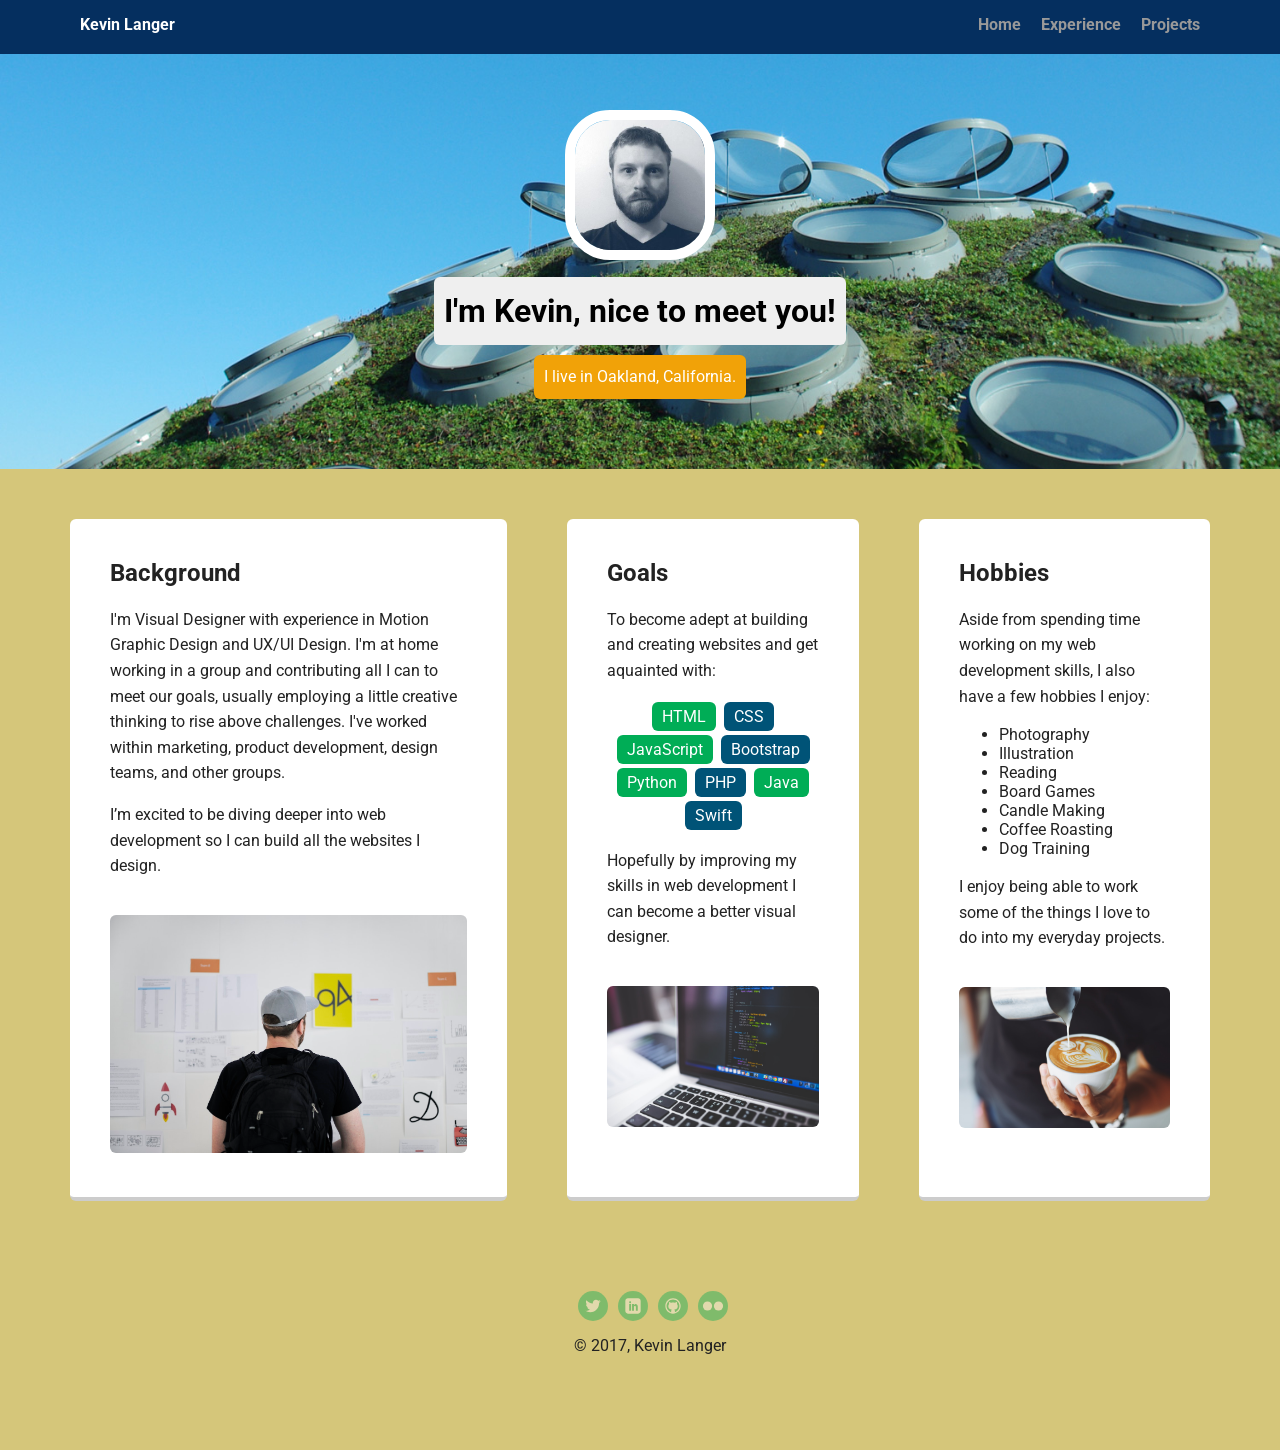
==== index.html @ b57583d2 "First push for web" ====
<!doctype html>
<html lang="en">
<head>
  <meta charset="utf-8">
  <title>Kevin Langer's Profile</title>
  <meta name="viewport" content="width=device-width, initial-scale=1.0">
  <link rel="stylesheet" href="styles.css">
  <link href="https://fonts.googleapis.com/css?family=Muli%7CRoboto:400,300,500,700,900" rel="stylesheet"></head>
  <body>

    <div class="main-nav">
        <ul class="nav">
          <li class="name">Kevin Langer</li>
          <li><a href="/index.html">Home</a></li>
          <li><a href="/experience.html">Experience</a></li>
          <li><a href="/projects.html">Projects</a></li>
        </ul>
    </div>

    <header class="profile-header">
      <img src="images/kevin.jpg" alt="Photo of Kevin Langer" class="profile-image">
      <h1 class="tag name">I'm Kevin, nice to meet you!</h1>
      <p class="tag location">I live in Oakland, California.</p>
    </header>

    <main class="flex">
      <div class="card">
        <h2>Background</h2>
        <p>I'm Visual Designer with experience in Motion Graphic Design and UX/UI Design. I'm at home working in a group and contributing all I can to meet our goals, usually employing a little creative thinking to rise above challenges. I've worked within marketing, product development, design teams, and other groups.</p>
        <p>I’m excited to be diving deeper into web development so I can build all the websites I design.</p>
        <img src="images/white-board.jpeg" class="card-photo" alt="Man looking at white board with work taped on it.">
      </div> 

      <div class="card">
        <h2>Goals</h2>
        <p>To become adept at building and creating websites and get aquainted with:</p>
        <ul class="skills">
          <li>HTML</li>
          <li>CSS</li>
          <li>JavaScript</li>
          <li>Bootstrap</li>
          <li>Python</li>
          <li>PHP</li>
          <li>Java</li>
          <li>Swift</li>
        </ul>
        <p>Hopefully by improving my skills in web development I can become a better visual designer.</p>
        <img src="images/laptop.jpeg" class="card-photo" alt="Laptop with code on the screen.">
      </div> 

      <div class="card">
        <h2>Hobbies</h2>
        <p>Aside from spending time working on my web development skills, I also have a few hobbies I enjoy:</p>
        <ul>
          <li>Photography</li>
          <li>Illustration</li>
          <li>Reading</li>
          <li>Board Games</li>
          <li>Candle Making</li>
          <li>Coffee Roasting</li>
          <li>Dog Training</li>
        </ul>
        <p>I enjoy being able to work some of the things I love to do into my everyday projects.</p>
        <img src="images/coffee.jpeg" class="card-photo" alt="Latte being poured.">
      </div> 

    </main>
    <footer>
      <ul>
        <li><a href="https://twitter.com/threekevins" class="social twitter" target="_blank">Twitter</a></li>
        <li><a href="https://www.linkedin.com/in/kevinlanger/" class="social linkedin" target="_blank">LinkedIn</a></li>
        <li><a href="https://github.com/kelanger" class="social github" target="_blank">Github</a></li>
        <li><a href="https://www.flickr.com/photos/kevlanger" class="social flickr" target="_blank">Flickr</a></li>
      </ul>
      <p class="copyright">&copy; 2017, Kevin Langer</p>
    </footer>
  </body>
  </html>
---- styles.css ----
/* Global Layout Set-up */
* { 
  box-sizing: border-box;
}
  
body {
  margin: 0;
  padding: 0;
  text-align: center;
  font-family: 'Roboto', sans-serif;
  color: #222;
  background: #D5C67A;
}
/* Link Styles */

a {
  text-decoration: none;
  color: #999;
}
a:hover {
  color: #6633ff;
}

/* Section Styles */

.main-nav {
  width: 100%;
  background-color: #052F5F;
  min-height: 30px;
  padding: 10px;
  position: fixed;
  text-align: center;
}
.nav {
  display: flex;
  justify-content: space-around;
  font-weight: 700;
  list-style-type: none;
  margin: 0 auto;
  padding: 0;
}

.nav .name {
    display: block;
    margin-right: auto;
    color: white;
}
.nav li {
  padding: 5px 10px 10px 10px;
}
.nav a {
  transition: all .5s;
}
.nav a:hover {
  color: white
}

header {
  text-align: center;
  background-size: cover;
  background-color: #005377;
  overflow: hidden;
  padding-top: 60px;
  padding-bottom: 60px;
}
header {
  line-height: 1.5;
}
header .profile-image {
  margin-top: 50px;
  width: 150px;
  height: 150px;
  border-radius: 30%;
  border: 10px solid white;
  transition: all .5s;
}
header .profile-image:hover {
  transform: scale(1.5) rotate(360deg);
}

.profile-header {
  text-align: center;
  background: url('images/living-roof.jpg') no-repeat top center ;
  background-size: cover;
  overflow: hidden;
}

.experience-header {
  text-align: center;
  background: url('images/warmup.jpg') no-repeat top center ;
  background-size: cover;
  overflow: hidden;
}

.projects-header {
  text-align: center;
  background: url('images/project-laptop.jpeg') no-repeat top center ;
  background-size: cover;
  overflow: hidden;
}

.tag {
  background-color: #efefef;
  color: black;
  padding: 10px;
  border-radius: 6px;
  display: table;
  margin: 10px auto;
} 
.location {
  background-color: #F1A208;
  color: white;
}
.card {
  margin: 30px;
  padding: 20px 40px 40px;
  max-width: 500px;
  text-align: left;
  background: #fff;
  border-bottom: 4px solid #ccc;
  border-radius: 6px;
  transition: all .5s;
}
.card:hover {
  border-color: #F1A208;
}
.card-photo {
  margin-top: 20px;
  border-radius: 6px;
  width: 100%;
}
.card-resume {
  margin: 30px;
  padding: 20px 40px 40px;
  max-width: 75%;
  text-align: left;
  background: #fff;
  border-bottom: 4px solid #ccc;
  border-radius: 6px;
  transition: all .5s;
}
.card-resume:hover {
  border-color: #F1A208;
}

ul.skills {
  padding: 0;
  text-align: center;
}

.skills li {
  border-radius: 6px;
  display: inline-block;
  background: #005377;
  color: white;
  padding: 5px 10px;
  margin: 2px;
}

.skills li:nth-child(odd) {
  background: #00AD56;
}

footer {
  width: 100%;
  min-height: 30px;
  padding: 20px 0 40px 20px;
}

footer .copyright {
  top: -8px;
  font-size: .75em;
}

footer ul {
  list-style-type: none;
  margin: 0;
  padding: 0;
}

footer ul li {
  display: inline-block;
}

a.social {
  display: inline-block;
  text-indent: -9999px;
  margin-left: 5px;
  width: 30px;
  height: 30px;
  background-size: 30px 30px;
  opacity: .4;
  transition: all .5s;
}
a.twitter {
  background-image: url(images/twitter.svg);
}
a.linkedin {
  background-image: url(images/linkedin.svg);
}
a.github {
  background-image: url(images/github.svg);
}
a.flickr {
  background-image: url(images/flickr.svg);
}
a.social:hover {
  opacity: 1;
}
.clearfix {
  clear: both;
}

/* Styles for larger screens */
@media screen and (min-width: 720px) {
  
  .flex {
      display: -ms-flexbox;      /* TWEENER - IE 10 */
      display: flex; 
      max-width: 1200px;
      -ms-flex-pack: distribute;
      justify-content: space-around;
      margin: 0 auto;
  }

  .nav {
    max-width: 1200px;
    padding: 0 30px;
  }


  main {
    padding-top: 20px;
  }

  main p {
    line-height: 1.6em;
  }

  footer {
    font-size: 1.3em;
    max-width: 1200px;
    margin: 40px auto;
  }

}
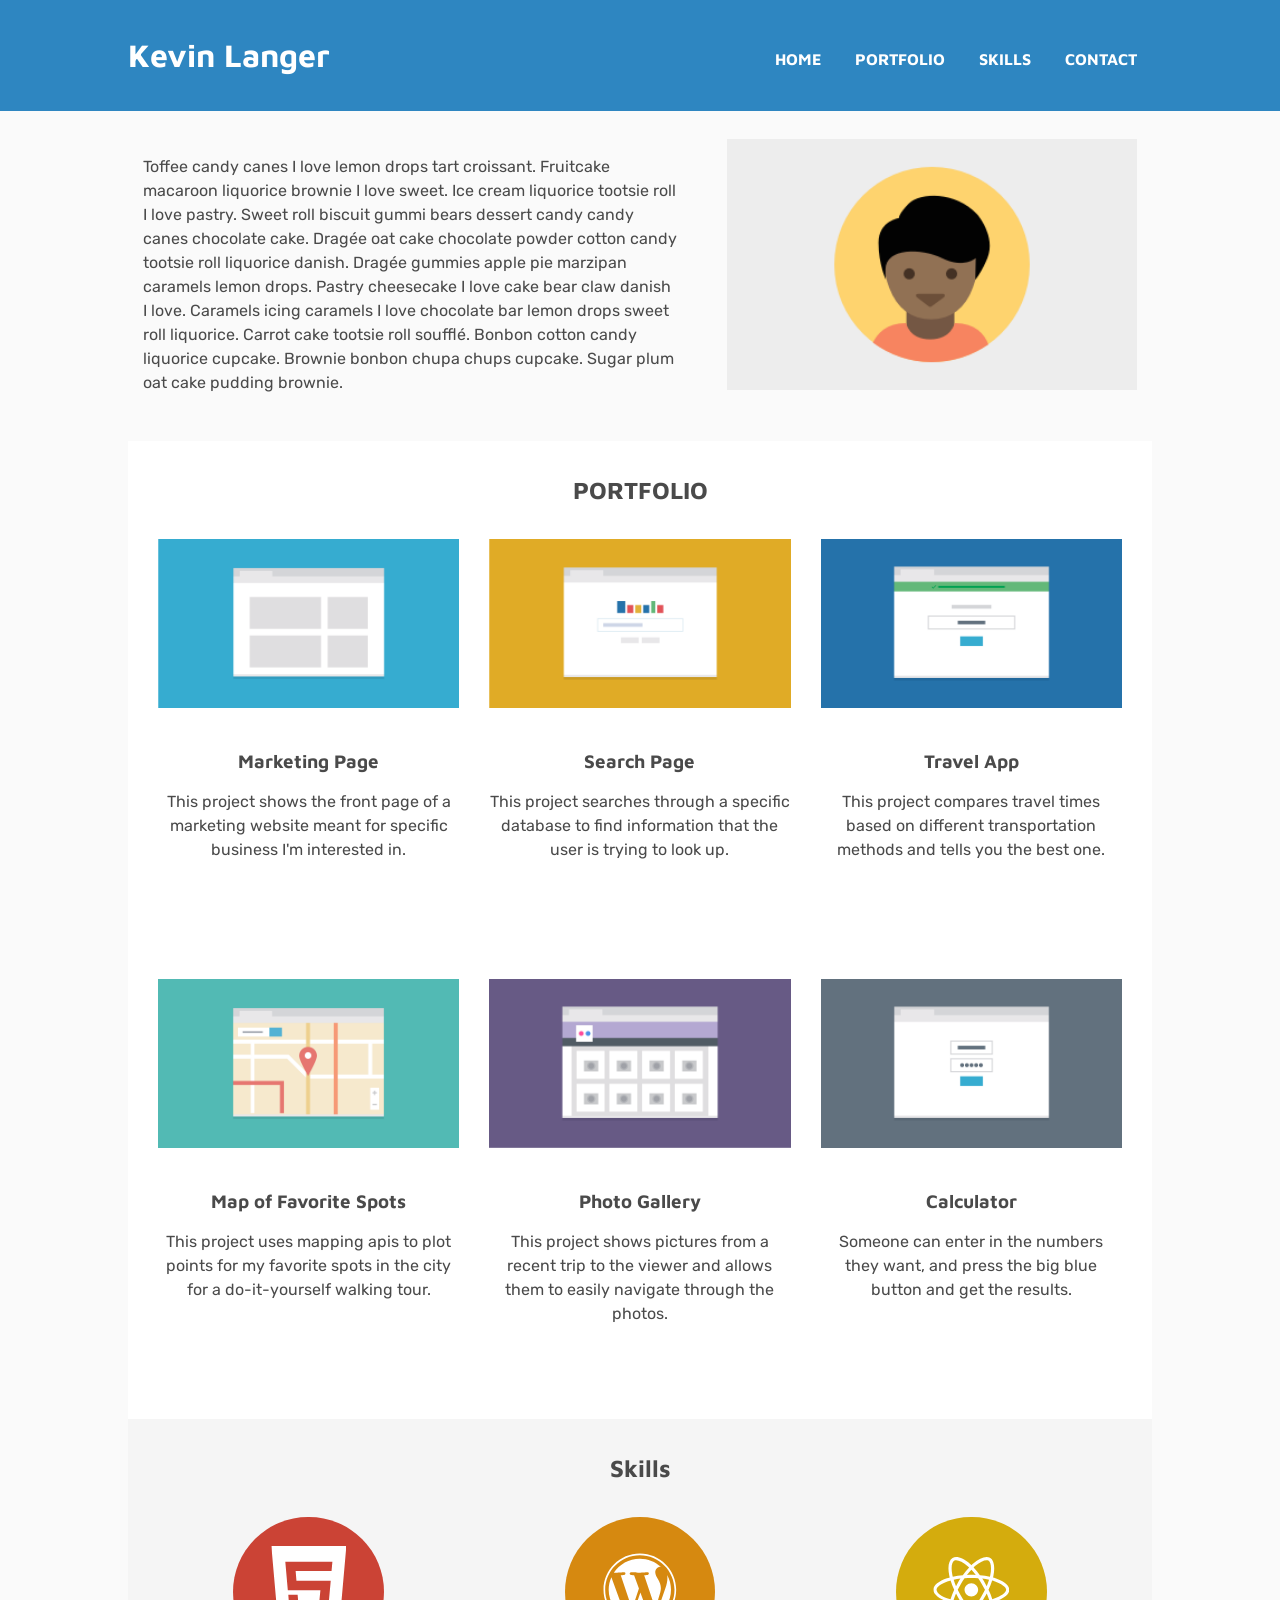
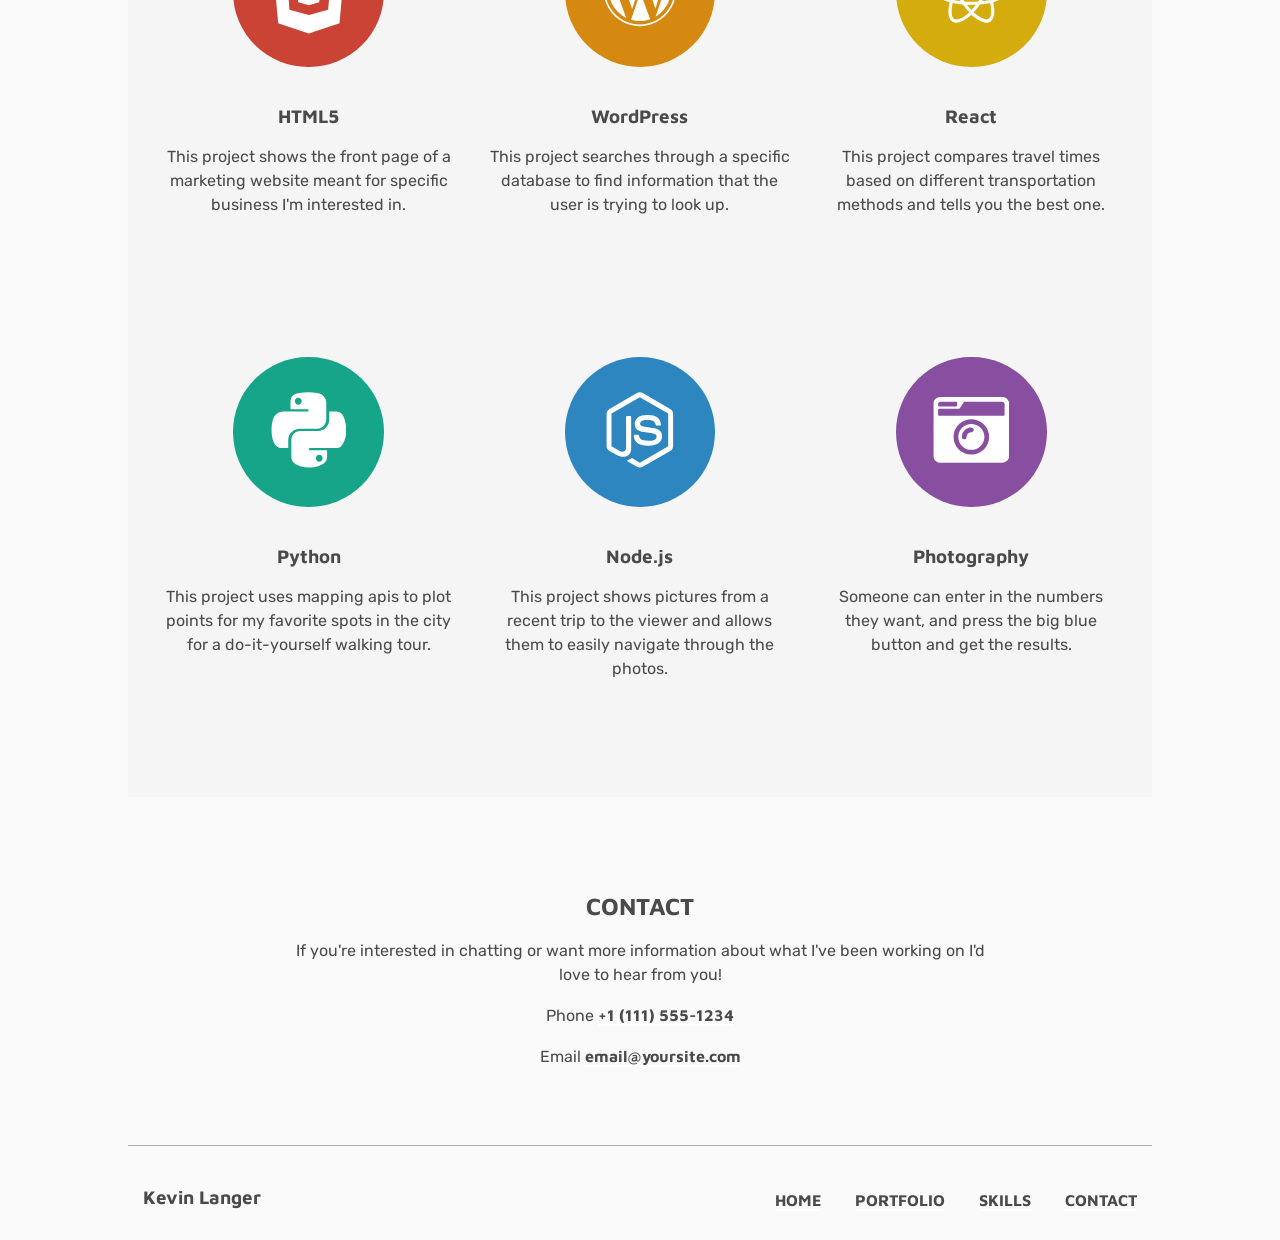
==== commit 5f763da3: "Switched to responsive website project" ====
--- a/index.html
+++ b/index.html
@@ -1,78 +1,193 @@
 <!doctype html>
 <html lang="en">
-<head>
-  <meta charset="utf-8">
-  <title>Kevin Langer's Profile</title>
-  <meta name="viewport" content="width=device-width, initial-scale=1.0">
-  <link rel="stylesheet" href="styles.css">
-  <link href="https://fonts.googleapis.com/css?family=Muli%7CRoboto:400,300,500,700,900" rel="stylesheet"></head>
-  <body>
 
-    <div class="main-nav">
-        <ul class="nav">
-          <li class="name">Kevin Langer</li>
-          <li><a href="/index.html">Home</a></li>
-          <li><a href="/experience.html">Experience</a></li>
-          <li><a href="/projects.html">Projects</a></li>
-        </ul>
-    </div>
+	<head>
+	  <meta charset="utf-8">
+	  <title>Kevin Langer's Portfolio</title>
+	  <meta name="viewport" content="width=device-width, initial-scale=1.0">
+	  <link rel="stylesheet" href="css/normalize.css">
+	  <link rel="stylesheet" href="css/styles.css">
+	  <link href="https://fonts.googleapis.com/css?family=Rubik" rel="stylesheet">
+	  <link href="https://fonts.googleapis.com/css?family=Maven+Pro:700" rel="stylesheet">
+	</head>	
+	<body>
 
-    <header class="profile-header">
-      <img src="images/kevin.jpg" alt="Photo of Kevin Langer" class="profile-image">
-      <h1 class="tag name">I'm Kevin, nice to meet you!</h1>
-      <p class="tag location">I live in Oakland, California.</p>
-    </header>
+		<header class="clearfix">
+			<div class="header-container">
+				<h1 class="name">Kevin Langer</h1>
+				<nav>
+					<a href="#home">HOME</a>
+	 				<a href="#portfolio">PORTFOLIO</a>
+	 				<a href="#skills">SKILLS</a>
+					<a href="#contact">CONTACT</a>
+				</nav>
+			</div>
+		</header>
+		<div id="home" class="banner clearfix">
+			<img class="header-image" src="images/responsive-layout-profile.png" alt="Profile picture as vector illustraton.">
+			<div class="marquee-text">
+				<p>
+					Toffee candy canes I love lemon drops tart croissant. Fruitcake macaroon liquorice brownie I love sweet. Ice cream liquorice tootsie roll I love pastry. Sweet roll biscuit gummi bears dessert candy candy canes chocolate cake. Dragée oat cake chocolate powder cotton candy tootsie roll liquorice danish. Dragée gummies apple pie marzipan caramels lemon drops. Pastry cheesecake I love cake bear claw danish I love. Caramels icing caramels I love chocolate bar lemon drops sweet roll liquorice. Carrot cake tootsie roll soufflé. Bonbon cotton candy liquorice cupcake. Brownie bonbon chupa chups cupcake. Sugar plum oat cake pudding brownie.
+				</p>
+			</div>
+		</div>
+		<div id="portfolio" class="content-1 clearfix">
+			<h2>PORTFOLIO</h2>
+			
+			<div class="project">
+				<img class="portfolio-image" src="images/portfolio-1.png" alt="Vector illustraton of a portfolio.">
+				<h3>Marketing Page</h3>
+				<p>
+					This project shows the front page of a marketing website meant for specific business I'm interested in.
+				</p>
+			</div>
 
-    <main class="flex">
-      <div class="card">
-        <h2>Background</h2>
-        <p>I'm Visual Designer with experience in Motion Graphic Design and UX/UI Design. I'm at home working in a group and contributing all I can to meet our goals, usually employing a little creative thinking to rise above challenges. I've worked within marketing, product development, design teams, and other groups.</p>
-        <p>I’m excited to be diving deeper into web development so I can build all the websites I design.</p>
-        <img src="images/white-board.jpeg" class="card-photo" alt="Man looking at white board with work taped on it.">
-      </div> 
+			<div class="project">
+				<img class="portfolio-image" src="images/portfolio-2.png" alt="Vector illustraton of a search page.">
+				<h3>Search Page</h3>
+				<p>
+					This project searches through a specific database to find information that the user is trying to look up.
+				</p>
+			</div>
 
-      <div class="card">
-        <h2>Goals</h2>
-        <p>To become adept at building and creating websites and get aquainted with:</p>
-        <ul class="skills">
-          <li>HTML</li>
-          <li>CSS</li>
-          <li>JavaScript</li>
-          <li>Bootstrap</li>
-          <li>Python</li>
-          <li>PHP</li>
-          <li>Java</li>
-          <li>Swift</li>
-        </ul>
-        <p>Hopefully by improving my skills in web development I can become a better visual designer.</p>
-        <img src="images/laptop.jpeg" class="card-photo" alt="Laptop with code on the screen.">
-      </div> 
+			<div class="project">
+				<img class="portfolio-image" src="images/portfolio-3.png" alt="Vector illustraton of a travel app.">
+				<h3>Travel App</h3>
+				<p>
+					This project compares travel times based on different transportation methods and tells you the best one.
+				</p>
+			</div>
 
-      <div class="card">
-        <h2>Hobbies</h2>
-        <p>Aside from spending time working on my web development skills, I also have a few hobbies I enjoy:</p>
-        <ul>
-          <li>Photography</li>
-          <li>Illustration</li>
-          <li>Reading</li>
-          <li>Board Games</li>
-          <li>Candle Making</li>
-          <li>Coffee Roasting</li>
-          <li>Dog Training</li>
-        </ul>
-        <p>I enjoy being able to work some of the things I love to do into my everyday projects.</p>
-        <img src="images/coffee.jpeg" class="card-photo" alt="Latte being poured.">
-      </div> 
+			<div class="project">
+				<img class="portfolio-image" src="images/portfolio-4.png" alt="Vector illustraton of a map with pins.">
+				<h3>Map of Favorite Spots</h3>
+				<p>
+					This project uses mapping apis to plot points for my favorite spots in the city for a do-it-yourself walking tour.
+				</p>
+			</div>
 
-    </main>
-    <footer>
-      <ul>
-        <li><a href="https://twitter.com/threekevins" class="social twitter" target="_blank">Twitter</a></li>
-        <li><a href="https://www.linkedin.com/in/kevinlanger/" class="social linkedin" target="_blank">LinkedIn</a></li>
-        <li><a href="https://github.com/kelanger" class="social github" target="_blank">Github</a></li>
-        <li><a href="https://www.flickr.com/photos/kevlanger" class="social flickr" target="_blank">Flickr</a></li>
-      </ul>
-      <p class="copyright">&copy; 2017, Kevin Langer</p>
-    </footer>
-  </body>
-  </html>
+			<div class="project">
+				<img class="portfolio-image" src="images/portfolio-5.png" alt="Vector illustraton of a photo gallery.">
+				<h3>Photo Gallery</h3>
+				<p>
+					This project shows pictures from a recent trip to the viewer and allows them to easily navigate through the photos.
+				</p>
+			</div>	
+
+			<div class="project">
+				<img class="portfolio-image" src="images/portfolio-6.png" alt="Vector illustraton of a calculator web page.">
+				<h3>Calculator</h3>
+				<p>
+					Someone can enter in the numbers they want, and press the big blue button and get the results.
+				</p>
+			</div>
+
+		</div> <!-- End of content-1 div -->
+
+		<div id="skills" class="content-2 clearfix">
+			<h2>Skills</h2>
+			
+			<div class="project">
+				<div class="skill-1">
+					<div class="skill-icon">
+						<img src="images/html5.svg" alt="HTML5 logo">
+					</div>
+				</div>
+				<h3>HTML5</h3>
+				<p>
+					This project shows the front page of a marketing website meant for specific business I'm interested in.
+				</p>
+			</div>
+
+			<div class="project">
+				<div class="skill-2">
+					<div class="skill-icon">
+						<img src="images/wordpress.svg" alt="WordPress logo">
+					</div>
+				</div>
+				<h3>WordPress</h3>
+				<p>
+					This project searches through a specific database to find information that the user is trying to look up.
+				</p>
+			</div>
+
+			<div class="project">
+				<div class="skill-3">
+					<div class="skill-icon">	
+						<img src="images/react.svg" alt="React logo">
+					</div>
+				</div>
+				<h3>React</h3>
+				<p>
+					This project compares travel times based on different transportation methods and tells you the best one.
+				</p>
+			</div>
+
+			<div class="project">
+				<div class="skill-4">
+					<div class="skill-icon">
+						<img src="images/python.svg" alt="Python logo">
+					</div>
+				</div>
+				<h3>Python</h3>
+				<p>
+					This project uses mapping apis to plot points for my favorite spots in the city for a do-it-yourself walking tour.
+				</p>
+			</div>
+
+			<div class="project">
+				<div class="skill-5">
+					<div class="skill-icon">
+						<img src="images/node-js.svg" alt="Node.js logo">
+					</div>
+				</div>
+				<h3>Node.js</h3>
+				<p>
+					This project shows pictures from a recent trip to the viewer and allows them to easily navigate through the photos.
+				</p>
+			</div>	
+
+			<div class="project">
+				<div class="skill-6">
+					<div class="skill-icon">
+						<img src="images/camera-retro.svg" alt="Retro camera icon">
+					</div>
+				</div>
+				<h3>Photography</h3>
+				<p>
+					Someone can enter in the numbers they want, and press the big blue button and get the results.
+				</p>
+			</div>
+
+		</div> <!-- End of content-2 div -->
+		<div id="contact" class="content-3">
+			
+			<h2>CONTACT</h2>
+			<p>
+				If you're interested in chatting or want more information about what I've been working on I'd love to hear from you!
+			</p>
+
+			<p>
+				Phone <a href="tel:1-111-555-1234">+1 (111) 555-1234</a>
+			</p>
+
+			<p>
+				Email <a href="mailto:email@yoursite.com?Subject=Hello">email@yoursite.com</a>
+			</p>
+
+		</div><!-- End of contact div -->
+
+		<footer>
+			<h3>Kevin Langer</h3>
+			<ul>
+				<li class="mobile"><a href="#">BACK TO TOP</a></li>
+				<li class="desktop"><a href="#home">HOME</a></li>
+				<li class="desktop"><a href="#portfolio">PORTFOLIO</a></li>
+				<li class="desktop"><a href="#skills">SKILLS</a></li>
+				<li class="desktop"><a href="#contact">CONTACT</a></li>
+			</ul>
+		</footer>
+
+	</body>
+
+</html>
--- a/css/styles.css
+++ b/css/styles.css
@@ -0,0 +1,305 @@
+/* Mobile First  */
+
+* {
+	box-sizing: border-box;
+}
+
+body {
+	width: 100%;
+	color: #4a4a4a;
+	font-family: 'Rubik', sans-serif;
+	background-color: #fafafa;
+	text-align: center;
+	margin: 0 auto;
+}
+
+h1,
+h2,
+h3,
+a {
+	font-family: 'Maven Pro', sans-serif;
+}
+
+a {
+	color: inherit;
+	text-decoration: none;
+	font-weight: bold;
+	border-bottom: 2px solid #fff;
+}
+
+a:hover { 
+    border-bottom: 2px solid;
+}
+
+a:active { 
+    border-bottom: 2px solid #D68910;
+    color: #D68910;
+}
+
+nav a{
+	display: block;
+	text-align: center;
+	background-color: #fff;
+	padding: 10px;
+	margin: 5px;
+}
+
+header {
+	width: 100%;
+	padding: 15px;
+	display: block;
+	background-color: #2E86C1;
+	margin: 0 auto;
+}
+
+h1 {
+	color: #fff;
+}
+
+h2 {
+	display: block;
+}
+
+h3 {
+	margin-top: 2em;
+}
+
+p {
+	line-height: 1.5em;
+}
+
+ul {
+	display: inline;
+	float: right;
+	margin: 30px 15px;
+	list-style-type: none;
+}
+
+li {
+	margin-left: 30px;
+}
+
+footer {
+	margin: auto;
+}
+
+footer h3 {
+	display: inline-block;
+	margin: 25px 15px;
+	float: left;
+	font-weight: bold;
+}
+
+.name {
+	display: block;
+	text-decoration: none;
+}
+
+.banner {
+	margin: 15px auto;
+}
+
+.marquee-text {
+	width: 100%;
+	text-align: center;
+}
+
+.header-container {
+	margin: auto;
+}
+
+.header-image {
+	width: 75%;
+	margin: 20px;
+}
+
+.content-1 {
+	background-color: #fff;
+	padding: 15px;
+	margin: auto;
+}
+
+.content-2 {
+	background-color: #F5f5f5;
+	padding: 15px;
+	margin: auto;
+}
+
+.project {
+	width: 100%;
+	padding: 15px;
+}
+
+.portfolio-image {
+	width: 100%;
+}
+
+.skills-image {
+	width: 100%;
+	border-radius: 50%;
+}
+
+.skill-1,
+.skill-2,
+.skill-3,
+.skill-4,
+.skill-5,
+.skill-6 {
+  	position: relative;
+  	width: 50%;
+  	background-color: #CB4335;
+  	margin: auto;
+  	border-radius: 50%;
+}
+
+.skill-2 {
+	background-color: #D68910;
+}
+
+.skill-3 {
+	background-color: #D4AC0D;
+}
+
+.skill-4 {
+	background-color: #17A589;
+}
+
+.skill-5 {
+	background-color: #2E86C1;
+}
+
+.skill-6 {
+	background-color: #884EA0;
+}
+
+.skill-1:after,
+.skill-2:after,
+.skill-3:after,
+.skill-4:after,
+.skill-5:after,
+.skill-6:after {
+	content: "";
+  	display: block;
+  	padding-bottom: 100%;
+}
+
+.skill-icon {
+	position: absolute;
+	top: 50%;
+	left: 50%;
+	transform: translate(-50%, -50%);
+  	width: 50%;
+}
+
+.content-3 {
+	border-bottom: solid 1px rgba(0, 0, 0, .3);
+	padding: 60px 0;
+	margin: 15px auto;
+}
+
+.desktop {
+	display: none;
+}
+
+/* Tablet */
+
+@media (min-width: 768px) {
+
+	header {
+		color: #fff;
+	}
+
+	nav a{
+		display: inline-block;
+		background-color: inherit;
+		border: none;
+	}
+
+	.marquee-text {
+		text-align: left;
+		padding: 15px;
+	}
+
+	.header-image {
+		width: 40%;
+		float: right;
+		margin: 15px;
+	}
+
+	.project {
+		width: 50%;
+		height: 440px;
+		float: left;
+	}
+
+	.content-3 p {
+		padding: 0 15%;
+	}
+
+	.mobile {
+		display: none;
+	}
+
+	.desktop {
+		display: initial;
+	}
+
+}
+
+/* Desktop */
+
+@media (min-width: 1024px) {
+
+	.header-container,
+	.banner,
+	.content-1,
+	.content-2,
+	.content-3,
+	footer {
+		max-width: 1024px;
+		overflow: hidden;
+	}
+
+	header {
+		position: fixed;
+		top: 0;
+		z-index: 1000;	
+	}
+
+	nav {
+		display: inline-block;
+		text-align: right;
+		float: right;
+		padding-top: 20px;
+	}
+
+	nav a{
+		text-align: right;
+	}
+
+	.header-image{
+		margin-left: 50px;
+	}
+
+	.name {
+		display: inline-block;
+		float: left;
+	}
+
+	.banner {
+		padding-top: 109px;
+	}
+
+	.project {
+		width: 33.33%;
+	}
+
+}
+
+	/* ---- Float clearfix ---- */
+
+	.clearfix::after {
+		content: " ";
+		display: table;
+		clear: both;
+	}
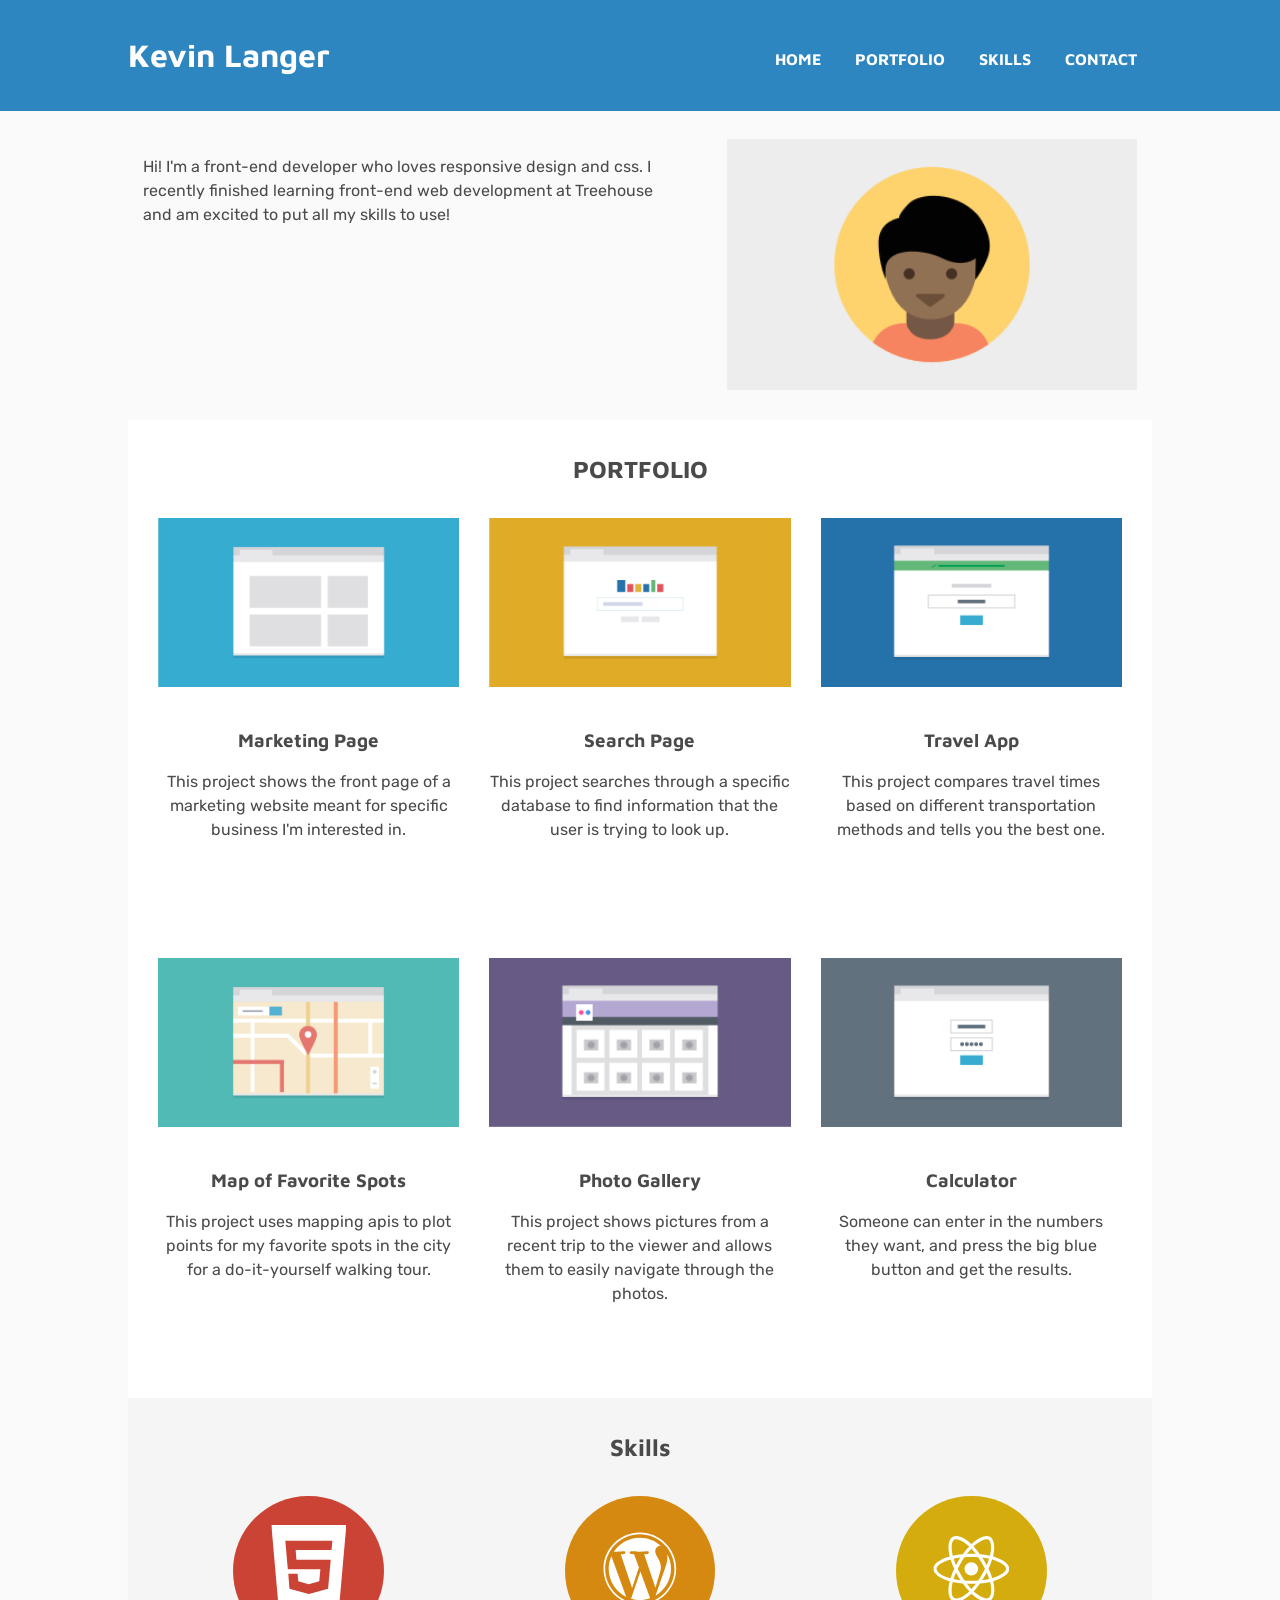
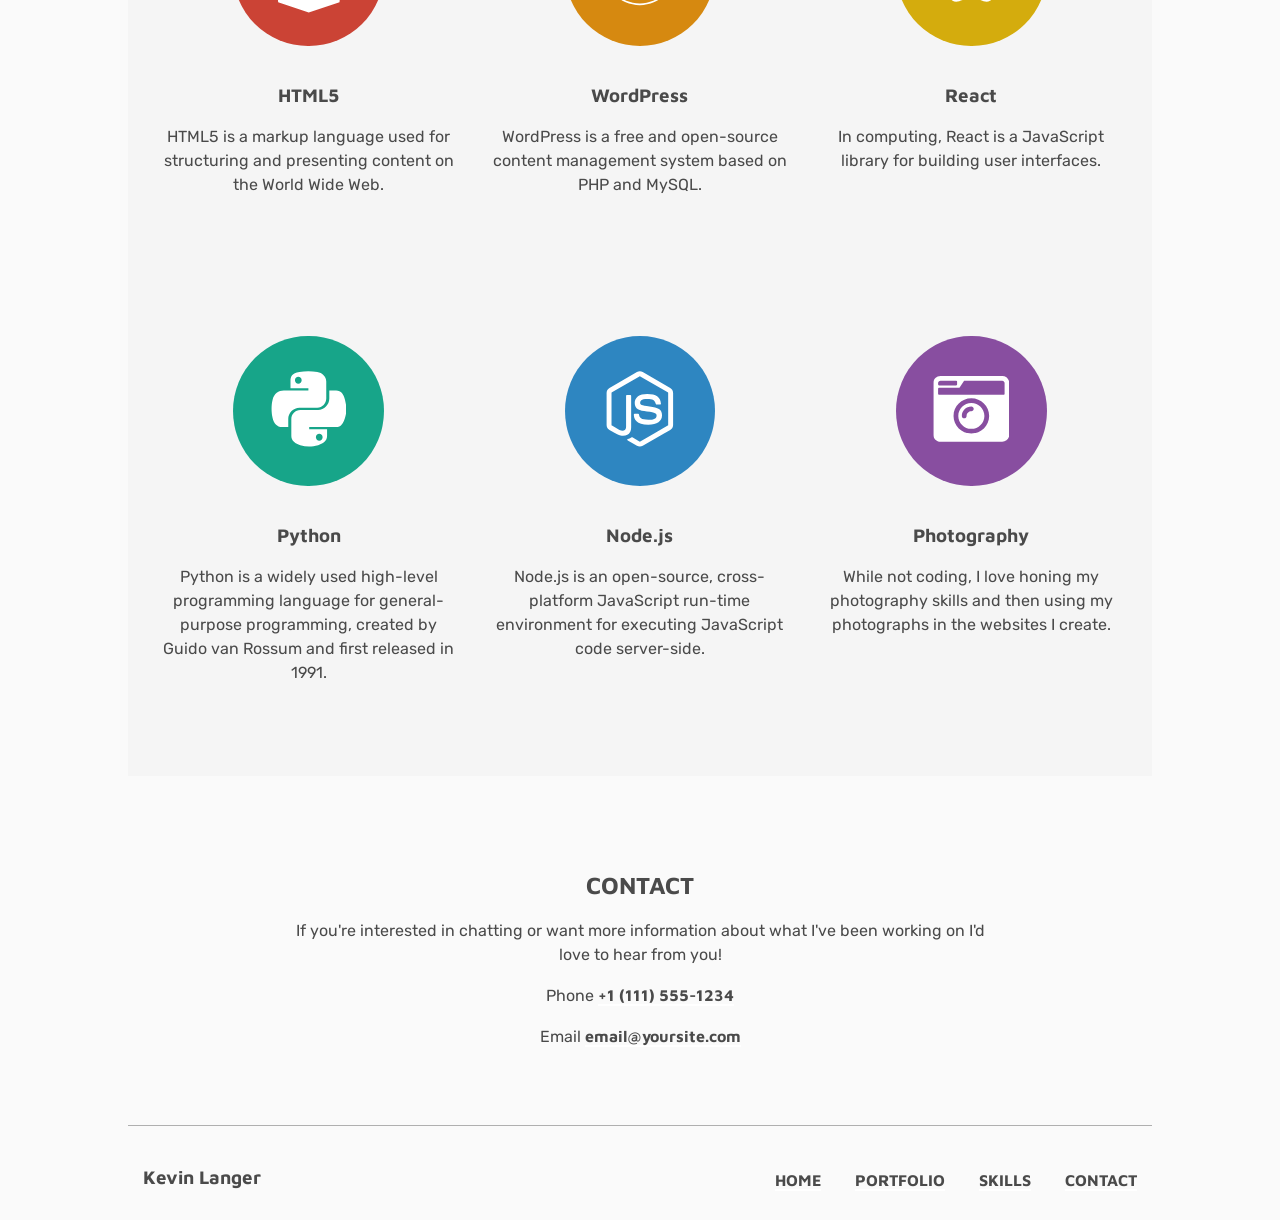
==== commit d3da8019: "Updated text." ====
--- a/index.html
+++ b/index.html
@@ -27,7 +27,7 @@
 			<img class="header-image" src="images/responsive-layout-profile.png" alt="Profile picture as vector illustraton.">
 			<div class="marquee-text">
 				<p>
-					Toffee candy canes I love lemon drops tart croissant. Fruitcake macaroon liquorice brownie I love sweet. Ice cream liquorice tootsie roll I love pastry. Sweet roll biscuit gummi bears dessert candy candy canes chocolate cake. Dragée oat cake chocolate powder cotton candy tootsie roll liquorice danish. Dragée gummies apple pie marzipan caramels lemon drops. Pastry cheesecake I love cake bear claw danish I love. Caramels icing caramels I love chocolate bar lemon drops sweet roll liquorice. Carrot cake tootsie roll soufflé. Bonbon cotton candy liquorice cupcake. Brownie bonbon chupa chups cupcake. Sugar plum oat cake pudding brownie.
+					Hi! I'm a front-end developer who loves responsive design and css. I recently finished learning front-end web development at Treehouse and am excited to put all my skills to use!
 				</p>
 			</div>
 		</div>
@@ -95,7 +95,7 @@
 				</div>
 				<h3>HTML5</h3>
 				<p>
-					This project shows the front page of a marketing website meant for specific business I'm interested in.
+					HTML5 is a markup language used for structuring and presenting content on the World Wide Web.
 				</p>
 			</div>
 
@@ -107,7 +107,7 @@
 				</div>
 				<h3>WordPress</h3>
 				<p>
-					This project searches through a specific database to find information that the user is trying to look up.
+					WordPress is a free and open-source content management system based on PHP and MySQL.
 				</p>
 			</div>
 
@@ -119,7 +119,7 @@
 				</div>
 				<h3>React</h3>
 				<p>
-					This project compares travel times based on different transportation methods and tells you the best one.
+					In computing, React is a JavaScript library for building user interfaces.
 				</p>
 			</div>
 
@@ -131,7 +131,7 @@
 				</div>
 				<h3>Python</h3>
 				<p>
-					This project uses mapping apis to plot points for my favorite spots in the city for a do-it-yourself walking tour.
+					Python is a widely used high-level programming language for general-purpose programming, created by Guido van Rossum and first released in 1991.
 				</p>
 			</div>
 
@@ -143,7 +143,7 @@
 				</div>
 				<h3>Node.js</h3>
 				<p>
-					This project shows pictures from a recent trip to the viewer and allows them to easily navigate through the photos.
+					Node.js is an open-source, cross-platform JavaScript run-time environment for executing JavaScript code server-side.
 				</p>
 			</div>	
 
@@ -155,7 +155,7 @@
 				</div>
 				<h3>Photography</h3>
 				<p>
-					Someone can enter in the numbers they want, and press the big blue button and get the results.
+					While not coding, I love honing my photography skills and then using my photographs in the websites I create.
 				</p>
 			</div>
 
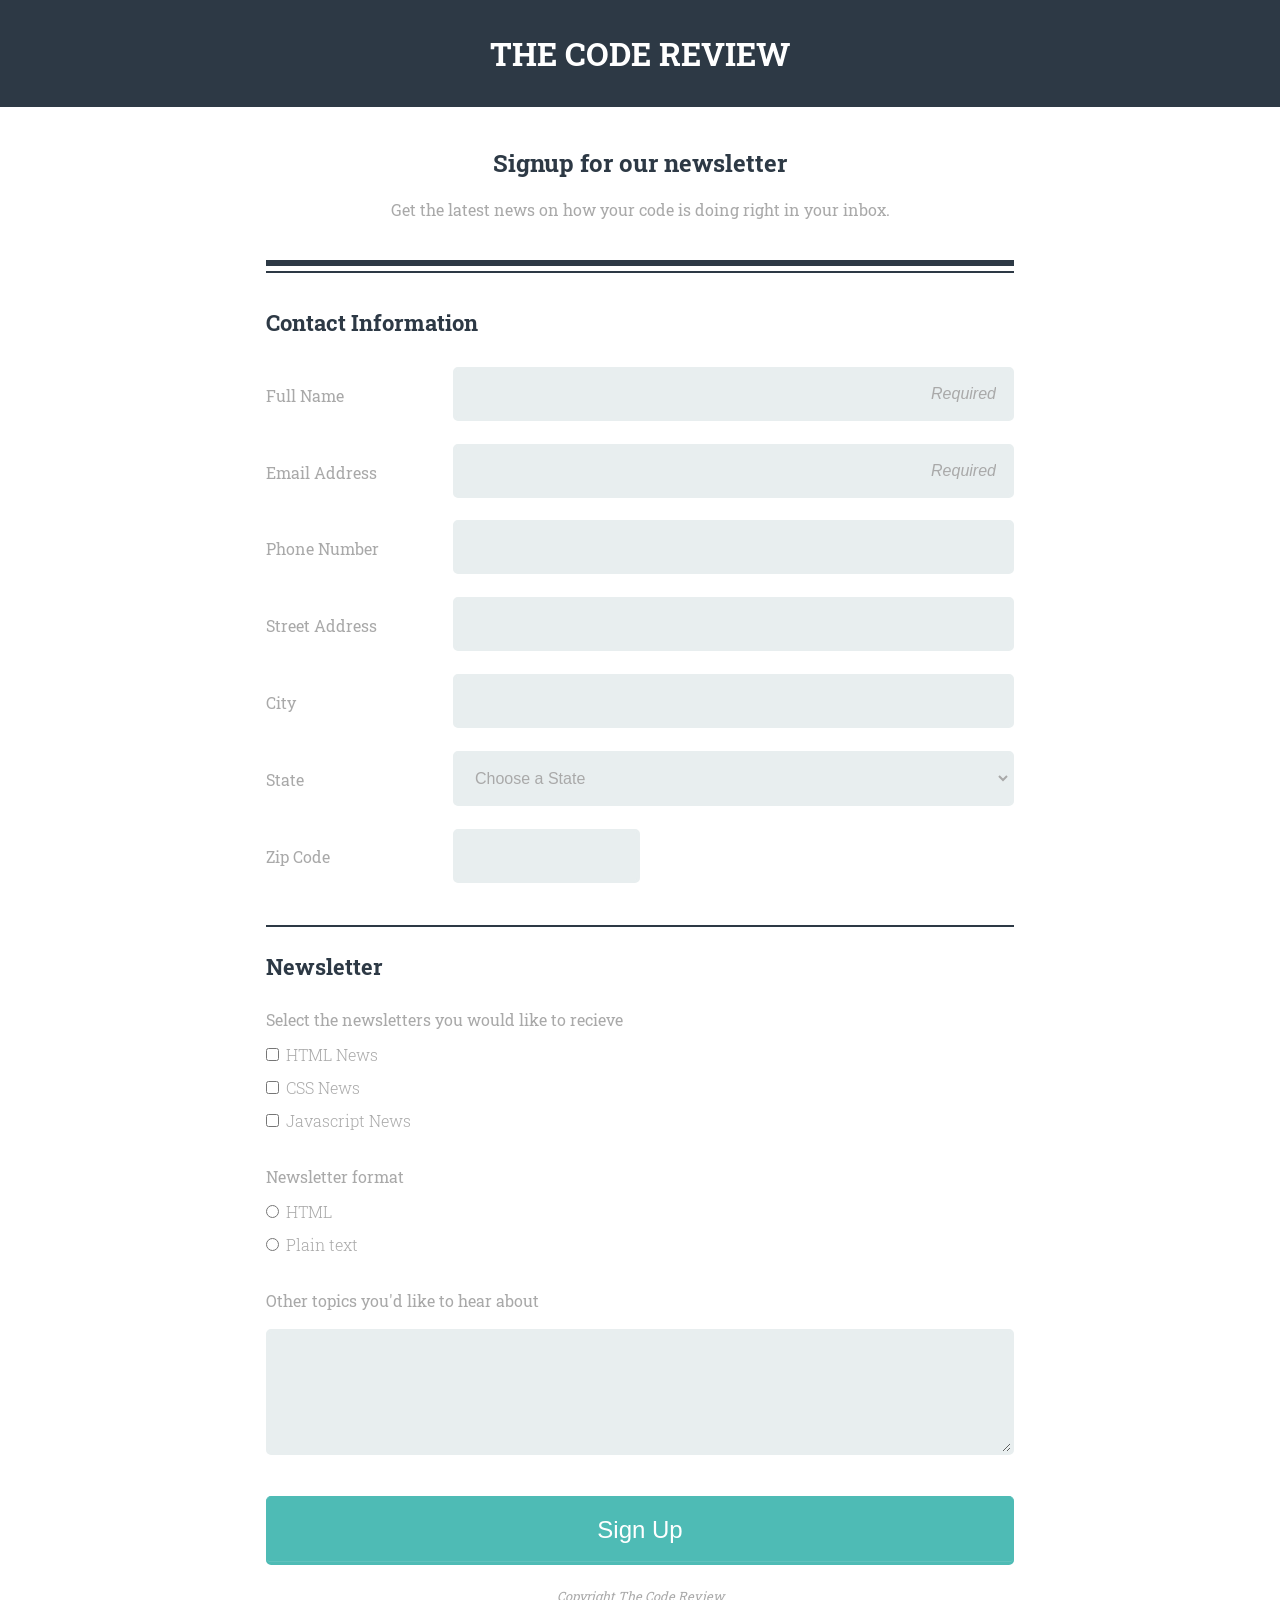
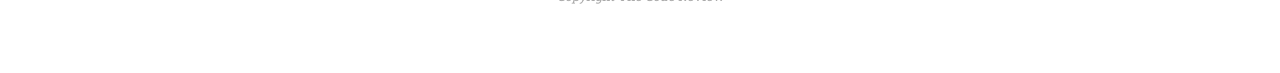
==== commit e810bca5: "Changed to reg form" ====
--- a/index.html
+++ b/index.html
@@ -1,193 +1,160 @@
-<!doctype html>
-<html lang="en">
+<!DOCTYPE html>
+<html>
+    <head>
+    	<meta charset="utf-8">
+        <meta name="viewport" content="width=device-width, initial-scale=1.0">
+        <title>The Code Review</title>
+        <link rel="stylesheet" href="css/normalize.css">
+        <link rel="stylesheet" href="css/styles.css">
+        <link href="https://fonts.googleapis.com/css?family=Roboto+Slab" rel="stylesheet">
+    </head>
+    <body>
 
-	<head>
-	  <meta charset="utf-8">
-	  <title>Kevin Langer's Portfolio</title>
-	  <meta name="viewport" content="width=device-width, initial-scale=1.0">
-	  <link rel="stylesheet" href="css/normalize.css">
-	  <link rel="stylesheet" href="css/styles.css">
-	  <link href="https://fonts.googleapis.com/css?family=Rubik" rel="stylesheet">
-	  <link href="https://fonts.googleapis.com/css?family=Maven+Pro:700" rel="stylesheet">
-	</head>	
-	<body>
+		<header>
+			<h1>The Code Review</h1>
+		</header>
 
-		<header class="clearfix">
-			<div class="header-container">
-				<h1 class="name">Kevin Langer</h1>
-				<nav>
-					<a href="#home">HOME</a>
-	 				<a href="#portfolio">PORTFOLIO</a>
-	 				<a href="#skills">SKILLS</a>
-					<a href="#contact">CONTACT</a>
-				</nav>
-			</div>
-		</header>
-		<div id="home" class="banner clearfix">
-			<img class="header-image" src="images/responsive-layout-profile.png" alt="Profile picture as vector illustraton.">
-			<div class="marquee-text">
-				<p>
-					Hi! I'm a front-end developer who loves responsive design and css. I recently finished learning front-end web development at Treehouse and am excited to put all my skills to use!
-				</p>
-			</div>
+		<div class="intro">
+			<h2>Signup for our newsletter</h2>
+			<p>Get the latest news on how your code is doing right in your inbox.</p>
+			<hr>
+			<hr>
 		</div>
-		<div id="portfolio" class="content-1 clearfix">
-			<h2>PORTFOLIO</h2>
-			
-			<div class="project">
-				<img class="portfolio-image" src="images/portfolio-1.png" alt="Vector illustraton of a portfolio.">
-				<h3>Marketing Page</h3>
-				<p>
-					This project shows the front page of a marketing website meant for specific business I'm interested in.
-				</p>
-			</div>
 
-			<div class="project">
-				<img class="portfolio-image" src="images/portfolio-2.png" alt="Vector illustraton of a search page.">
-				<h3>Search Page</h3>
-				<p>
-					This project searches through a specific database to find information that the user is trying to look up.
-				</p>
-			</div>
+      	<form action="index.html" method="post">
+	        
+	        <fieldset>
+	          
+		        <legend>Contact Information</legend>
+		          
+		        <div class="flex-container">
+			        <label for="name">Full Name</label>
+			        <input type="text" id="name" name="user_name" placeholder="Required">
+		        </div>
+		          
+		        <div class="flex-container">
+		        	<label for="mail">Email Address</label>
+		        	<input type="email" id="mail" name="user_email" placeholder="Required">
+		        </div>
 
-			<div class="project">
-				<img class="portfolio-image" src="images/portfolio-3.png" alt="Vector illustraton of a travel app.">
-				<h3>Travel App</h3>
-				<p>
-					This project compares travel times based on different transportation methods and tells you the best one.
-				</p>
-			</div>
+		        
+		        <div class="flex-container">
+		        	<label for="tel">Phone Number</label>
+		        	<input type="tel" id="tel" name="user_tel">
+		        </div>
 
-			<div class="project">
-				<img class="portfolio-image" src="images/portfolio-4.png" alt="Vector illustraton of a map with pins.">
-				<h3>Map of Favorite Spots</h3>
-				<p>
-					This project uses mapping apis to plot points for my favorite spots in the city for a do-it-yourself walking tour.
-				</p>
-			</div>
+		        
+		        <div class="flex-container">
+		        	<label for="address">Street Address</label>
+		        	<input type="text" id="address" name="user_address">
+		        </div>
 
-			<div class="project">
-				<img class="portfolio-image" src="images/portfolio-5.png" alt="Vector illustraton of a photo gallery.">
-				<h3>Photo Gallery</h3>
-				<p>
-					This project shows pictures from a recent trip to the viewer and allows them to easily navigate through the photos.
-				</p>
-			</div>	
+		        <div class="flex-container">
+			        <label for="city">City</label>
+			        <input type="text" id="city" name="user_city">
+		    	</div>
+		        
+		        <div class="flex-container">
+			        <label for="state">State</label>
+			        <select id="state" name="user_state">
+			 
+			            <option value="choose_state">Choose a State</option>
+			            <option value="alabama">Alabama</option>
+						<option value="alaska">Alaska</option>
+						<option value="arkansas">Arkansas</option>
+						<option value="california">California</option>
+						<option value="colorado">Colorado</option>
+						<option value="connecticut">Connecticut</option>
+						<option value="delaware">Delaware</option>
+						<option value="florida">Florida</option>
+						<option value="georgia">Georgia</option>
+						<option value="hawaii">Hawaii</option>
+						<option value="idaho">Idaho</option>
+						<option value="illinois">Illinois</option>
+						<option value="indiana">Indiana</option>
+						<option value="iowa">Iowa</option>
+						<option value="kansas">Kansas</option>
+						<option value="kentucky">Kentucky</option>
+						<option value="louisiana">Louisiana</option>
+						<option value="maine">Maine</option>
+						<option value="maryland">Maryland</option>
+						<option value="massachusetts">Massachusetts</option>
+						<option value="michigan">Michigan</option>
+						<option value="minnesota">Minnesota</option>
+						<option value="mississippi">Mississippi</option>
+						<option value="missouri">Missouri</option>
+						<option value="montana">Montana</option>
+						<option value="nebraska">Nebraska</option>
+						<option value="nevada">Nevada</option>
+						<option value="new_hampshire">New Hampshire</option>
+						<option value="new_jersey">New Jersey</option>
+						<option value="new_mexico">New Mexico</option>
+						<option value="new_york">New York</option>
+						<option value="north_carolina">North Carolina</option>
+						<option value="north_dakota">North Dakota</option>
+						<option value="ohio">Ohio</option>
+						<option value="oklahoma">Oklahoma</option>
+						<option value="oregon">Oregon</option>
+						<option value="pennsylvania">Pennsylvania</option>
+						<option value="rhode_island">Rhode Island</option>
+						<option value="south_carolina">South Carolina</option>
+						<option value="south_dakota">South Dakota</option>
+						<option value="tennessee">Tennessee</option>
+						<option value="texas">Texas</option>
+						<option value="utah">Utah</option>
+						<option value="vermont">Vermont</option>
+						<option value="virginia">Virginia</option>
+						<option value="washington">Washington</option>
+						<option value="west_virginia">West Virginia</option>
+						<option value="wisconsin">Wisconsin</option>
+						<option value="wyoming">Wyoming</option>
 
-			<div class="project">
-				<img class="portfolio-image" src="images/portfolio-6.png" alt="Vector illustraton of a calculator web page.">
-				<h3>Calculator</h3>
-				<p>
-					Someone can enter in the numbers they want, and press the big blue button and get the results.
-				</p>
-			</div>
+			        </select>
+		        </div>
 
-		</div> <!-- End of content-1 div -->
+		        <div class="flex-container">
+		        	<label for="zip">Zip Code</label>
+		        	<input type="text" id="zip" name="user_zip" maxlength="5" size="5">
+		        </div>
+	        
+	        </fieldset>
+	        
+        	<hr>
 
-		<div id="skills" class="content-2 clearfix">
-			<h2>Skills</h2>
-			
-			<div class="project">
-				<div class="skill-1">
-					<div class="skill-icon">
-						<img src="images/html5.svg" alt="HTML5 logo">
-					</div>
-				</div>
-				<h3>HTML5</h3>
-				<p>
-					HTML5 is a markup language used for structuring and presenting content on the World Wide Web.
-				</p>
-			</div>
+	        <fieldset>
+	          
+		        <legend>Newsletter</legend>
 
-			<div class="project">
-				<div class="skill-2">
-					<div class="skill-icon">
-						<img src="images/wordpress.svg" alt="WordPress logo">
-					</div>
-				</div>
-				<h3>WordPress</h3>
-				<p>
-					WordPress is a free and open-source content management system based on PHP and MySQL.
-				</p>
-			</div>
+		        <label class="boxes">Select the newsletters you would like to recieve</label>
+		        <input type="checkbox" id="html_news" value="html_news" name="html_news"><label class="radio_checks" for="html_news">HTML News</label><br>
+		        <input type="checkbox" id="css_news" value="css_news" name="css_news"><label class="radio_checks" for="css_news">CSS News</label><br>
+		        <input type="checkbox" id="javascript_news" value="javascript_news" name="javascript_news"><label class="radio_checks" for="javascript_news">Javascript News</label><br>
+		        <br>
+		        <label class="boxes">Newsletter format</label>
+		        <input type="radio" id="html_format" value="html_format" name="format"><label for="html_format" class="radio_checks">HTML</label><br>
+		        <input type="radio" id="plain_text_format" value="plain_text_format" name="format"><label for="plain_text_format" class="radio_checks">Plain text</label><br>
+	        	<br>
+		        <label for="other_topics" class="boxes">Other topics you'd like to hear about</label>
+		        <textarea id="other_topics" name="other_topics" rows="5"></textarea>
 
-			<div class="project">
-				<div class="skill-3">
-					<div class="skill-icon">	
-						<img src="images/react.svg" alt="React logo">
-					</div>
-				</div>
-				<h3>React</h3>
-				<p>
-					In computing, React is a JavaScript library for building user interfaces.
-				</p>
-			</div>
+		        <button type="submit">Sign Up</button>
+	          
+	        </fieldset>
+        
+      	</form>
+    	
+      	<footer>
+      		<p>Copyright The Code Review</p>
+      	</footer>
 
-			<div class="project">
-				<div class="skill-4">
-					<div class="skill-icon">
-						<img src="images/python.svg" alt="Python logo">
-					</div>
-				</div>
-				<h3>Python</h3>
-				<p>
-					Python is a widely used high-level programming language for general-purpose programming, created by Guido van Rossum and first released in 1991.
-				</p>
-			</div>
+    </body>
+</html>
 
-			<div class="project">
-				<div class="skill-5">
-					<div class="skill-icon">
-						<img src="images/node-js.svg" alt="Node.js logo">
-					</div>
-				</div>
-				<h3>Node.js</h3>
-				<p>
-					Node.js is an open-source, cross-platform JavaScript run-time environment for executing JavaScript code server-side.
-				</p>
-			</div>	
 
-			<div class="project">
-				<div class="skill-6">
-					<div class="skill-icon">
-						<img src="images/camera-retro.svg" alt="Retro camera icon">
-					</div>
-				</div>
-				<h3>Photography</h3>
-				<p>
-					While not coding, I love honing my photography skills and then using my photographs in the websites I create.
-				</p>
-			</div>
 
-		</div> <!-- End of content-2 div -->
-		<div id="contact" class="content-3">
-			
-			<h2>CONTACT</h2>
-			<p>
-				If you're interested in chatting or want more information about what I've been working on I'd love to hear from you!
-			</p>
 
-			<p>
-				Phone <a href="tel:1-111-555-1234">+1 (111) 555-1234</a>
-			</p>
 
-			<p>
-				Email <a href="mailto:email@yoursite.com?Subject=Hello">email@yoursite.com</a>
-			</p>
 
-		</div><!-- End of contact div -->
 
-		<footer>
-			<h3>Kevin Langer</h3>
-			<ul>
-				<li class="mobile"><a href="#">BACK TO TOP</a></li>
-				<li class="desktop"><a href="#home">HOME</a></li>
-				<li class="desktop"><a href="#portfolio">PORTFOLIO</a></li>
-				<li class="desktop"><a href="#skills">SKILLS</a></li>
-				<li class="desktop"><a href="#contact">CONTACT</a></li>
-			</ul>
-		</footer>
 
-	</body>
 
-</html>
--- a/css/styles.css
+++ b/css/styles.css
@@ -1,305 +1,180 @@
-/* Mobile First  */
-
 * {
-	box-sizing: border-box;
+  box-sizing: border-box;
 }
 
 body {
-	width: 100%;
-	color: #4a4a4a;
-	font-family: 'Rubik', sans-serif;
-	background-color: #fafafa;
-	text-align: center;
-	margin: 0 auto;
-}
-
-h1,
-h2,
-h3,
-a {
-	font-family: 'Maven Pro', sans-serif;
-}
-
-a {
-	color: inherit;
-	text-decoration: none;
-	font-weight: bold;
-	border-bottom: 2px solid #fff;
-}
-
-a:hover { 
-    border-bottom: 2px solid;
-}
-
-a:active { 
-    border-bottom: 2px solid #D68910;
-    color: #D68910;
-}
-
-nav a{
-	display: block;
-	text-align: center;
-	background-color: #fff;
-	padding: 10px;
-	margin: 5px;
+  font-family: 'Roboto Slab', serif;
+  color: #2d3945;
+  text-align: center;
+  margin: 0 auto;
 }
 
 header {
-	width: 100%;
-	padding: 15px;
-	display: block;
-	background-color: #2E86C1;
-	margin: 0 auto;
+  background: #2d3945;
+  padding: 2em;
+}
+
+form {
+  max-width: 100%;
+  margin: 0 auto;
+  padding: 10px 10px;
+  text-align: left;
 }
 
 h1 {
-	color: #fff;
+  color: #fff;
+  margin: 0;
+  text-transform: uppercase;
 }
 
-h2 {
-	display: block;
+p,
+label {
+  color: darkgrey;
 }
 
-h3 {
-	margin-top: 2em;
+input[type="text"],
+input[type="tel"],
+input[type="email"],
+textarea,
+select {
+  border: 3px solid;
+  border-color: #e8eeef;
+  border-radius: 5px;
+  font-size: 16px;
+  height: auto;
+  margin: 10px 0;
+  outline: 0;
+  padding: 15px;
+  width: 100%;
+  background-color: #e8eeef;
+  margin-bottom: .8em;
 }
 
-p {
-	line-height: 1.5em;
+input[type="text"]#zip {
+  width: 50%;
 }
 
-ul {
-	display: inline;
-	float: right;
-	margin: 30px 15px;
-	list-style-type: none;
+input[type="radio"],
+input[type="checkbox"] {
+  margin: .75em .5em .75em 0;
 }
 
-li {
-	margin-left: 30px;
+::placeholder {
+  color: darkgrey;
+  text-align: right;
+  font-style: italic;
+}
+
+input:focus {
+  border: 3px solid;
+  border-color: midnightblue;
+}
+
+input[type="checkbox"]:focus {
+  background-color: blue;
+}
+
+option {
+  color: darkgray;
+}
+
+button {
+  padding: 19px 39px 18px 39px;
+  color: #FFF;
+  background-color: #4ebbb5;
+  font-size: 1.5em;
+  text-align: center;
+  font-style: normal;
+  border-radius: 5px;
+  width: 100%;
+  border: 1px solid #4ebbb5;
+  border-width: 1px 1px 3px;
+  box-shadow: 0 -1px 0 rgba(255,255,255,0.1) inset;
+  margin-top: 1em;
+}
+
+fieldset {
+  border: none;
+  margin: 0;
+  padding: 0;
+}
+
+legend {
+  font-size: 1.4em;
+  font-weight: bold;
+  padding: 20px 0;
+}
+
+label {
+  display: block;
+  margin: .5em 0;
+}
+
+label.radio_checks {
+  font-weight: 300;
+  display: inline;
+}
+
+hr {
+  border: 3px solid;
+  margin: 40px 10px 0;
+}
+
+hr + hr {
+  border: 1.2px solid;
+  margin: 5px 10px;
+}
+
+form > hr {
+  border: 1.2px solid;
+  margin: 30px 0 5px;
 }
 
 footer {
-	margin: auto;
+  font-size: .8em;
+  font-style: italic;
+  color: lightgrey;
+  margin-bottom: 5em;
 }
 
-footer h3 {
-	display: inline-block;
-	margin: 25px 15px;
-	float: left;
-	font-weight: bold;
+.intro {
+  padding: 20px 0 0;
 }
 
-.name {
-	display: block;
-	text-decoration: none;
+#state {
+  color: darkgray;
 }
-
-.banner {
-	margin: 15px auto;
-}
-
-.marquee-text {
-	width: 100%;
-	text-align: center;
-}
-
-.header-container {
-	margin: auto;
-}
-
-.header-image {
-	width: 75%;
-	margin: 20px;
-}
-
-.content-1 {
-	background-color: #fff;
-	padding: 15px;
-	margin: auto;
-}
-
-.content-2 {
-	background-color: #F5f5f5;
-	padding: 15px;
-	margin: auto;
-}
-
-.project {
-	width: 100%;
-	padding: 15px;
-}
-
-.portfolio-image {
-	width: 100%;
-}
-
-.skills-image {
-	width: 100%;
-	border-radius: 50%;
-}
-
-.skill-1,
-.skill-2,
-.skill-3,
-.skill-4,
-.skill-5,
-.skill-6 {
-  	position: relative;
-  	width: 50%;
-  	background-color: #CB4335;
-  	margin: auto;
-  	border-radius: 50%;
-}
-
-.skill-2 {
-	background-color: #D68910;
-}
-
-.skill-3 {
-	background-color: #D4AC0D;
-}
-
-.skill-4 {
-	background-color: #17A589;
-}
-
-.skill-5 {
-	background-color: #2E86C1;
-}
-
-.skill-6 {
-	background-color: #884EA0;
-}
-
-.skill-1:after,
-.skill-2:after,
-.skill-3:after,
-.skill-4:after,
-.skill-5:after,
-.skill-6:after {
-	content: "";
-  	display: block;
-  	padding-bottom: 100%;
-}
-
-.skill-icon {
-	position: absolute;
-	top: 50%;
-	left: 50%;
-	transform: translate(-50%, -50%);
-  	width: 50%;
-}
-
-.content-3 {
-	border-bottom: solid 1px rgba(0, 0, 0, .3);
-	padding: 60px 0;
-	margin: 15px auto;
-}
-
-.desktop {
-	display: none;
-}
-
-/* Tablet */
 
 @media (min-width: 768px) {
 
-	header {
-		color: #fff;
-	}
+  form,
+  .intro {
+    max-width: 768px;
+    margin: 0 auto;
+  }
 
-	nav a{
-		display: inline-block;
-		background-color: inherit;
-		border: none;
-	}
+  .flex-container {
+    display: flex;
+    align-items: center;
+  }
 
-	.marquee-text {
-		text-align: left;
-		padding: 15px;
-	}
+  label {
+    flex-basis: 25%;
+    width: auto;
+  }
 
-	.header-image {
-		width: 40%;
-		float: right;
-		margin: 15px;
-	}
+  input[type="text"],
+  input[type="tel"],
+  input[type="email"],
+  select {
+    flex-basis: 75%;
+    width: auto;
+  }
 
-	.project {
-		width: 50%;
-		height: 440px;
-		float: left;
-	}
+  input[type="text"]#zip {
+  flex-basis: 25%;
+}
 
-	.content-3 p {
-		padding: 0 15%;
-	}
 
-	.mobile {
-		display: none;
-	}
-
-	.desktop {
-		display: initial;
-	}
 
 }
-
-/* Desktop */
-
-@media (min-width: 1024px) {
-
-	.header-container,
-	.banner,
-	.content-1,
-	.content-2,
-	.content-3,
-	footer {
-		max-width: 1024px;
-		overflow: hidden;
-	}
-
-	header {
-		position: fixed;
-		top: 0;
-		z-index: 1000;	
-	}
-
-	nav {
-		display: inline-block;
-		text-align: right;
-		float: right;
-		padding-top: 20px;
-	}
-
-	nav a{
-		text-align: right;
-	}
-
-	.header-image{
-		margin-left: 50px;
-	}
-
-	.name {
-		display: inline-block;
-		float: left;
-	}
-
-	.banner {
-		padding-top: 109px;
-	}
-
-	.project {
-		width: 33.33%;
-	}
-
-}
-
-	/* ---- Float clearfix ---- */
-
-	.clearfix::after {
-		content: " ";
-		display: table;
-		clear: both;
-	}
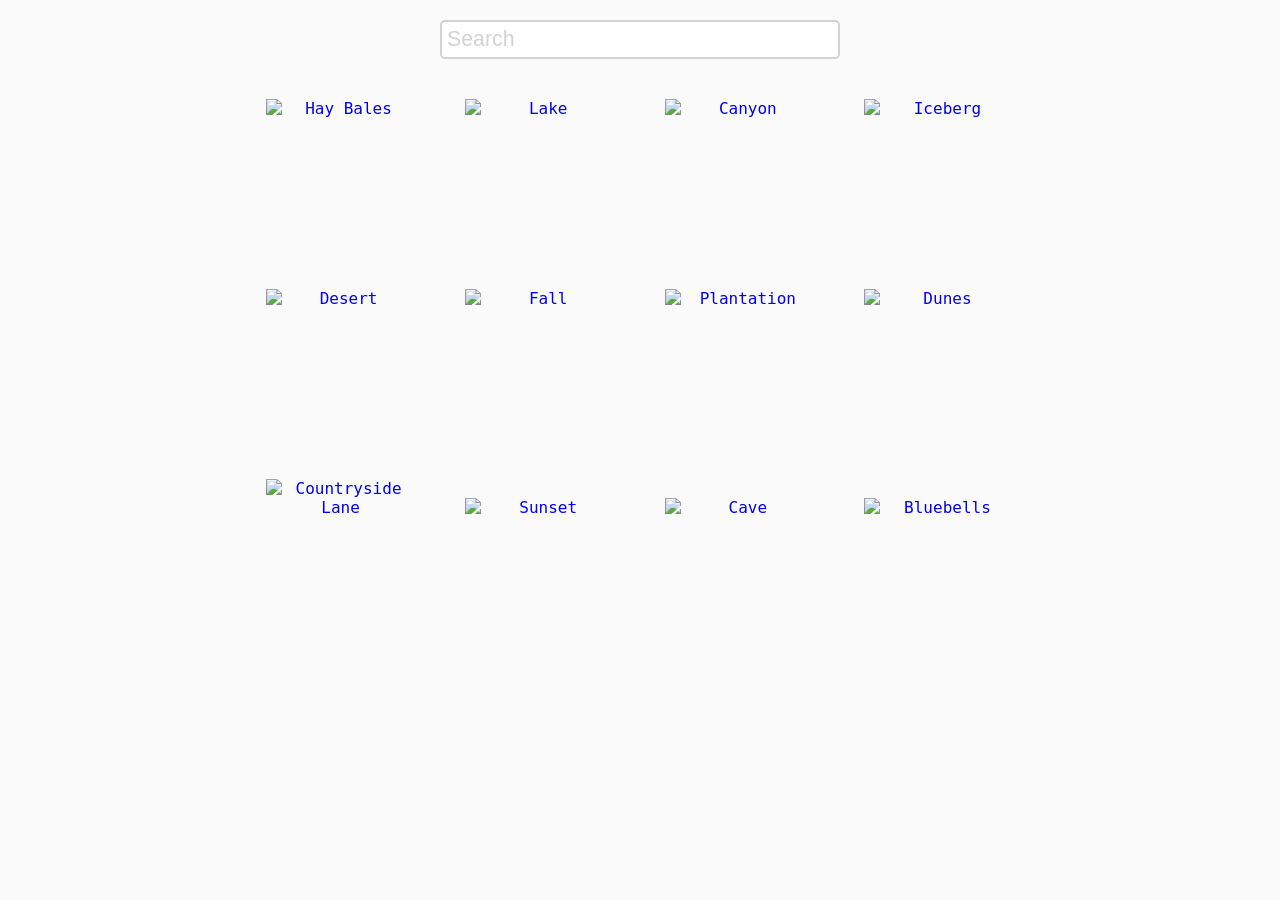
==== commit 8f2d77e0: "Updated to searchable gallery" ====
--- a/index.html
+++ b/index.html
@@ -1,160 +1,49 @@
-<!DOCTYPE html>
-<html>
-    <head>
-    	<meta charset="utf-8">
-        <meta name="viewport" content="width=device-width, initial-scale=1.0">
-        <title>The Code Review</title>
-        <link rel="stylesheet" href="css/normalize.css">
-        <link rel="stylesheet" href="css/styles.css">
-        <link href="https://fonts.googleapis.com/css?family=Roboto+Slab" rel="stylesheet">
-    </head>
-    <body>
+<!doctype html>
+<html lang="en">
 
-		<header>
-			<h1>The Code Review</h1>
-		</header>
+	<head>
+	  <meta charset="utf-8">
+	  <title>Searchable Photo Gallery</title>
+	  <meta name="viewport" content="width=device-width, initial-scale=1.0">
+	  <link rel="stylesheet" href="css/normalize.css">
+	  <link rel="stylesheet" href="css/lightbox.min.css">
+	  <link rel="stylesheet" href="css/styles.css">
+	</head>	
+	<body>
+		<div class="container">
+			<header>
+				<input id="search" name="search" placeholder="Search" type="text" data-list=".list">
+			</header>
+			<ul class="list">	
+				<li data-keywords="Hay, Bale, Field, Clouds"><a href="photos/01.jpg" data-lightbox="gallery" data-title="I love hay bales. Took this snap on a drive through the countryside past some straw fields."><img src="photos/thumbnails/01.jpg"  alt="Hay Bales" class="photo" ></a></li>
 
-		<div class="intro">
-			<h2>Signup for our newsletter</h2>
-			<p>Get the latest news on how your code is doing right in your inbox.</p>
-			<hr>
-			<hr>
+				<li data-keywords="Lake, Calm, Mountains, Snow, Clouds"><a href="photos/02.jpg" data-lightbox="gallery" data-title="The lake was so calm today. We had a great view of the snow on the mountains from here."><img src="photos/thumbnails/02.jpg" alt="Lake" class="photo"></a></li>
+
+				<li data-keywords="Canyon, Mountains, Trees, Clouds, Grass"><a href="photos/03.jpg" data-lightbox="gallery" data-title="I hiked to the top of the mountain and got this picture of the canyon and trees below."><img src="photos/thumbnails/03.jpg" alt="Canyon" class="photo"></a></li>
+
+				<li data-keywords="Iceberg, Snow, Clouds"><a href="photos/04.jpg" data-lightbox="gallery" data-title="It was amazing to see an iceberg up close, it was so cold but didn't snow today."><img src="photos/thumbnails/04.jpg" alt="Iceberg" class="photo"></a></li>
+
+				<li data-keywords="Desert, Clouds, Canyon, Trees"><a href="photos/05.jpg" data-lightbox="gallery" data-title="The red cliffs were beautiful. It was really hot in the desert but we did a lot of walking through the canyons."><img src="photos/thumbnails/05.jpg" alt="Desert" class="photo"></a></li>
+				
+				<li data-keywords="Fall, Trees, Bridge, Grass"><a href="photos/06.jpg" data-lightbox="gallery" data-title="Fall is coming, I love when the leaves on the trees start to change color."><img src="photos/thumbnails/06.jpg" alt="Fall" class="photo"></a></li>
+				
+				<li data-keywords="Plantation, Mountains, Trees, Grass"><a href="photos/07.jpg" data-lightbox="gallery" data-title="I drove past this plantation yesterday, everything is so green!"><img src="photos/thumbnails/07.jpg" alt="Plantation" class="photo"></a></li>
+				
+				<li data-keywords="Dunes, Clouds, Sand, Grass"><a href="photos/08.jpg" data-lightbox="gallery" data-title="My summer vacation to the Oregon Coast. I love the sandy dunes!"><img src="photos/thumbnails/08.jpg" alt="Dunes" class="photo"></a></li>
+				
+				<li data-keywords="Countryside, Land, Trees, Road"><a href="photos/09.jpg" data-lightbox="gallery" data-title="We enjoyed a quiet stroll down this countryside lane."><img src="photos/thumbnails/09.jpg" alt="Countryside Lane" class="photo"></a></li>
+				
+				<li data-keywords="Sunset, Beach, Sea, Ocean, Trees, Clouds"><a href="photos/10.jpg" data-lightbox="gallery" data-title="Sunset at the coast! The sky turned a lovely shade of orange."><img src="photos/thumbnails/10.jpg" alt="Sunset" class="photo"></a></li>
+				
+				<li data-keywords="Cave, Grass, Trees, Clouds, Road"><a href="photos/11.jpg" data-lightbox="gallery" data-title="I did a tour of a cave today and the view of the landscape below was breathtaking."><img src="photos/thumbnails/11.jpg" alt="Cave" class="photo"></a></li>
+				
+				<li data-keywords="Bluebells, Mountains, Clouds, Grass, Flowers"><a href="photos/12.jpg" data-lightbox="gallery" data-title="I walked through this meadow of bluebells and got a good view of the snow on the mountain before the fog came in."><img src="photos/thumbnails/12.jpg" alt="Bluebells" class="photo"></a></li>
+			</ul>
 		</div>
 
-      	<form action="index.html" method="post">
-	        
-	        <fieldset>
-	          
-		        <legend>Contact Information</legend>
-		          
-		        <div class="flex-container">
-			        <label for="name">Full Name</label>
-			        <input type="text" id="name" name="user_name" placeholder="Required">
-		        </div>
-		          
-		        <div class="flex-container">
-		        	<label for="mail">Email Address</label>
-		        	<input type="email" id="mail" name="user_email" placeholder="Required">
-		        </div>
-
-		        
-		        <div class="flex-container">
-		        	<label for="tel">Phone Number</label>
-		        	<input type="tel" id="tel" name="user_tel">
-		        </div>
-
-		        
-		        <div class="flex-container">
-		        	<label for="address">Street Address</label>
-		        	<input type="text" id="address" name="user_address">
-		        </div>
-
-		        <div class="flex-container">
-			        <label for="city">City</label>
-			        <input type="text" id="city" name="user_city">
-		    	</div>
-		        
-		        <div class="flex-container">
-			        <label for="state">State</label>
-			        <select id="state" name="user_state">
-			 
-			            <option value="choose_state">Choose a State</option>
-			            <option value="alabama">Alabama</option>
-						<option value="alaska">Alaska</option>
-						<option value="arkansas">Arkansas</option>
-						<option value="california">California</option>
-						<option value="colorado">Colorado</option>
-						<option value="connecticut">Connecticut</option>
-						<option value="delaware">Delaware</option>
-						<option value="florida">Florida</option>
-						<option value="georgia">Georgia</option>
-						<option value="hawaii">Hawaii</option>
-						<option value="idaho">Idaho</option>
-						<option value="illinois">Illinois</option>
-						<option value="indiana">Indiana</option>
-						<option value="iowa">Iowa</option>
-						<option value="kansas">Kansas</option>
-						<option value="kentucky">Kentucky</option>
-						<option value="louisiana">Louisiana</option>
-						<option value="maine">Maine</option>
-						<option value="maryland">Maryland</option>
-						<option value="massachusetts">Massachusetts</option>
-						<option value="michigan">Michigan</option>
-						<option value="minnesota">Minnesota</option>
-						<option value="mississippi">Mississippi</option>
-						<option value="missouri">Missouri</option>
-						<option value="montana">Montana</option>
-						<option value="nebraska">Nebraska</option>
-						<option value="nevada">Nevada</option>
-						<option value="new_hampshire">New Hampshire</option>
-						<option value="new_jersey">New Jersey</option>
-						<option value="new_mexico">New Mexico</option>
-						<option value="new_york">New York</option>
-						<option value="north_carolina">North Carolina</option>
-						<option value="north_dakota">North Dakota</option>
-						<option value="ohio">Ohio</option>
-						<option value="oklahoma">Oklahoma</option>
-						<option value="oregon">Oregon</option>
-						<option value="pennsylvania">Pennsylvania</option>
-						<option value="rhode_island">Rhode Island</option>
-						<option value="south_carolina">South Carolina</option>
-						<option value="south_dakota">South Dakota</option>
-						<option value="tennessee">Tennessee</option>
-						<option value="texas">Texas</option>
-						<option value="utah">Utah</option>
-						<option value="vermont">Vermont</option>
-						<option value="virginia">Virginia</option>
-						<option value="washington">Washington</option>
-						<option value="west_virginia">West Virginia</option>
-						<option value="wisconsin">Wisconsin</option>
-						<option value="wyoming">Wyoming</option>
-
-			        </select>
-		        </div>
-
-		        <div class="flex-container">
-		        	<label for="zip">Zip Code</label>
-		        	<input type="text" id="zip" name="user_zip" maxlength="5" size="5">
-		        </div>
-	        
-	        </fieldset>
-	        
-        	<hr>
-
-	        <fieldset>
-	          
-		        <legend>Newsletter</legend>
-
-		        <label class="boxes">Select the newsletters you would like to recieve</label>
-		        <input type="checkbox" id="html_news" value="html_news" name="html_news"><label class="radio_checks" for="html_news">HTML News</label><br>
-		        <input type="checkbox" id="css_news" value="css_news" name="css_news"><label class="radio_checks" for="css_news">CSS News</label><br>
-		        <input type="checkbox" id="javascript_news" value="javascript_news" name="javascript_news"><label class="radio_checks" for="javascript_news">Javascript News</label><br>
-		        <br>
-		        <label class="boxes">Newsletter format</label>
-		        <input type="radio" id="html_format" value="html_format" name="format"><label for="html_format" class="radio_checks">HTML</label><br>
-		        <input type="radio" id="plain_text_format" value="plain_text_format" name="format"><label for="plain_text_format" class="radio_checks">Plain text</label><br>
-	        	<br>
-		        <label for="other_topics" class="boxes">Other topics you'd like to hear about</label>
-		        <textarea id="other_topics" name="other_topics" rows="5"></textarea>
-
-		        <button type="submit">Sign Up</button>
-	          
-	        </fieldset>
-        
-      	</form>
-    	
-      	<footer>
-      		<p>Copyright The Code Review</p>
-      	</footer>
-
-    </body>
+		<script src="js/jquery-3.2.1.min.js"></script>
+		<script src="js/lightbox.min.js"></script>
+		<script src="js/jquery.hideseek.min.js"></script>
+		<script src="js/main.js"></script>
+	</body>
 </html>
-
-
-
-
-
-
-
-
-
--- a/css/styles.css
+++ b/css/styles.css
@@ -1,180 +1,100 @@
+/* Mobile First  */
+
 * {
-  box-sizing: border-box;
+	box-sizing: border-box;
 }
 
 body {
-  font-family: 'Roboto Slab', serif;
-  color: #2d3945;
-  text-align: center;
-  margin: 0 auto;
+	width: 100%;
+	color: #f8f8f8;
+	font-family: monospace, sans-serif;
+	background-color: #fafafa;
+	text-align: center;
+	margin: 0 auto;
 }
 
 header {
-  background: #2d3945;
-  padding: 2em;
+	width: 100%;
 }
 
-form {
-  max-width: 100%;
-  margin: 0 auto;
-  padding: 10px 10px;
-  text-align: left;
+ul {
+	list-style: none;
+	display: inline;
+	padding: 0;
 }
 
-h1 {
-  color: #fff;
-  margin: 0;
-  text-transform: uppercase;
+li {
+	display: inline;
+	width: auto;
+	height: auto;
 }
 
-p,
-label {
-  color: darkgrey;
+.container {
+
+    align-items: center;
+    margin: 0 auto;
+	max-width: 800px;
 }
 
-input[type="text"],
-input[type="tel"],
-input[type="email"],
-textarea,
-select {
-  border: 3px solid;
-  border-color: #e8eeef;
-  border-radius: 5px;
-  font-size: 16px;
-  height: auto;
-  margin: 10px 0;
-  outline: 0;
-  padding: 15px;
-  width: 100%;
-  background-color: #e8eeef;
-  margin-bottom: .8em;
+.photo {
+	height: 150px;
+	width: 150px;
+	margin: 20px;
+	display: inline-flex;
 }
 
-input[type="text"]#zip {
-  width: 50%;
+input::placeholder{
+	color: lightgray;
 }
 
-input[type="radio"],
-input[type="checkbox"] {
-  margin: .75em .5em .75em 0;
+/*Lightbox changes*/
+
+.lightboxOverlay {
+	background-color: #282828;
+  	opacity: 0.95;
 }
 
-::placeholder {
-  color: darkgrey;
-  text-align: right;
-  font-style: italic;
+.lightbox .lb-image {
+	border: none;
+	border-radius: 0;
+	margin-top: 50px;
 }
 
-input:focus {
-  border: 3px solid;
-  border-color: midnightblue;
+.lb-nav a.lb-next {
+  position: relative;
+  right: -100px;
+  top: 0;
+}
+.lb-nav a.lb-prev {
+  position: relative;
+  left: -100px;
+  top: 0;
 }
 
-input[type="checkbox"]:focus {
-  background-color: blue;
+.lb-close {
+	visibility: hidden;
 }
 
-option {
-  color: darkgray;
+.lb-data .lb-details {
+	height: auto;
+	margin: 30px auto 0;
+	float: none;
 }
 
-button {
-  padding: 19px 39px 18px 39px;
-  color: #FFF;
-  background-color: #4ebbb5;
-  font-size: 1.5em;
-  text-align: center;
-  font-style: normal;
-  border-radius: 5px;
-  width: 100%;
-  border: 1px solid #4ebbb5;
-  border-width: 1px 1px 3px;
-  box-shadow: 0 -1px 0 rgba(255,255,255,0.1) inset;
-  margin-top: 1em;
+/*HideSeek changes*/
+
+#search {
+	display: block;
+	margin: 20px auto;
+	width: 50%;
+	border: 2px solid lightgray;
+	border-radius: 5px;
+	padding: 5px;
+	color: lightgray;
+	font-size: 16pt;
 }
 
-fieldset {
-  border: none;
-  margin: 0;
-  padding: 0;
-}
-
-legend {
-  font-size: 1.4em;
-  font-weight: bold;
-  padding: 20px 0;
-}
-
-label {
-  display: block;
-  margin: .5em 0;
-}
-
-label.radio_checks {
-  font-weight: 300;
-  display: inline;
-}
-
-hr {
-  border: 3px solid;
-  margin: 40px 10px 0;
-}
-
-hr + hr {
-  border: 1.2px solid;
-  margin: 5px 10px;
-}
-
-form > hr {
-  border: 1.2px solid;
-  margin: 30px 0 5px;
-}
-
-footer {
-  font-size: .8em;
-  font-style: italic;
-  color: lightgrey;
-  margin-bottom: 5em;
-}
-
-.intro {
-  padding: 20px 0 0;
-}
-
-#state {
-  color: darkgray;
-}
-
-@media (min-width: 768px) {
-
-  form,
-  .intro {
-    max-width: 768px;
-    margin: 0 auto;
-  }
-
-  .flex-container {
-    display: flex;
-    align-items: center;
-  }
-
-  label {
-    flex-basis: 25%;
-    width: auto;
-  }
-
-  input[type="text"],
-  input[type="tel"],
-  input[type="email"],
-  select {
-    flex-basis: 75%;
-    width: auto;
-  }
-
-  input[type="text"]#zip {
-  flex-basis: 25%;
-}
-
-
-
-}
+#search:focus {
+	outline: none;
+	color: lightgray;
+}
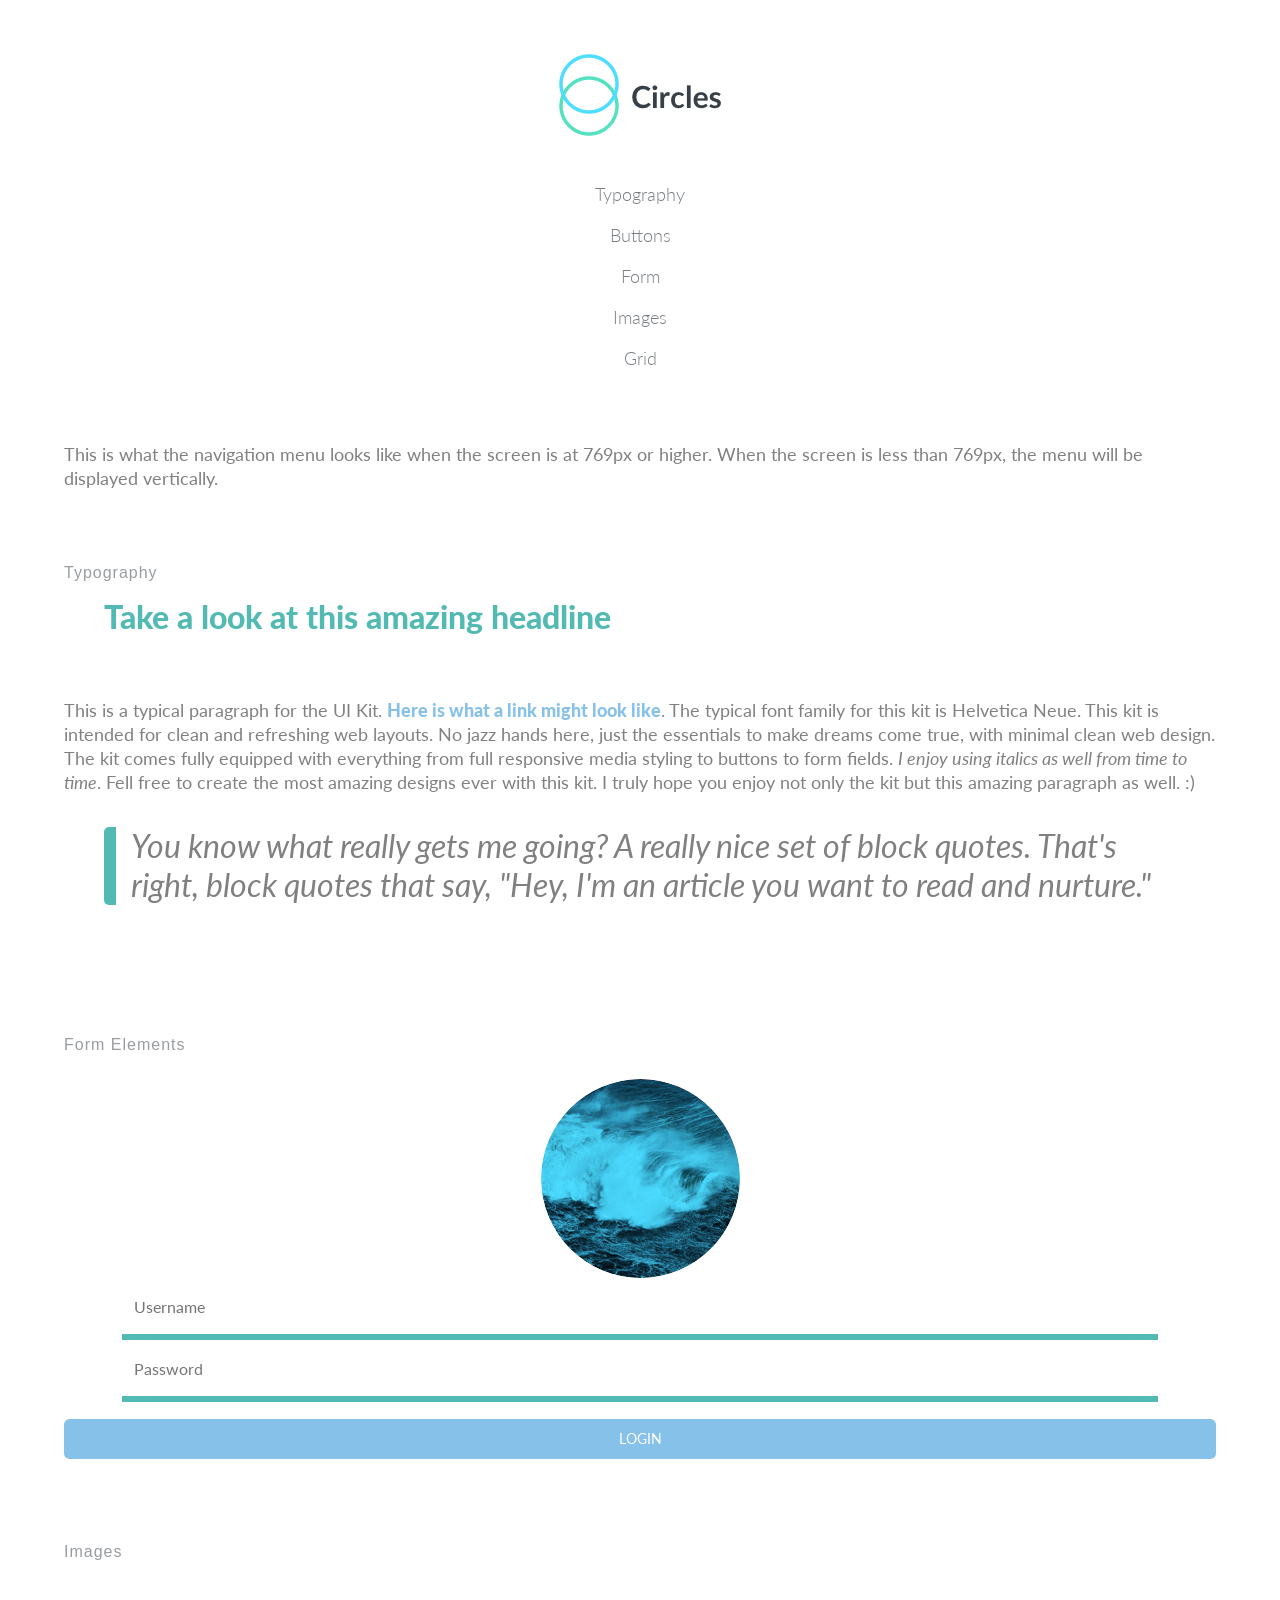
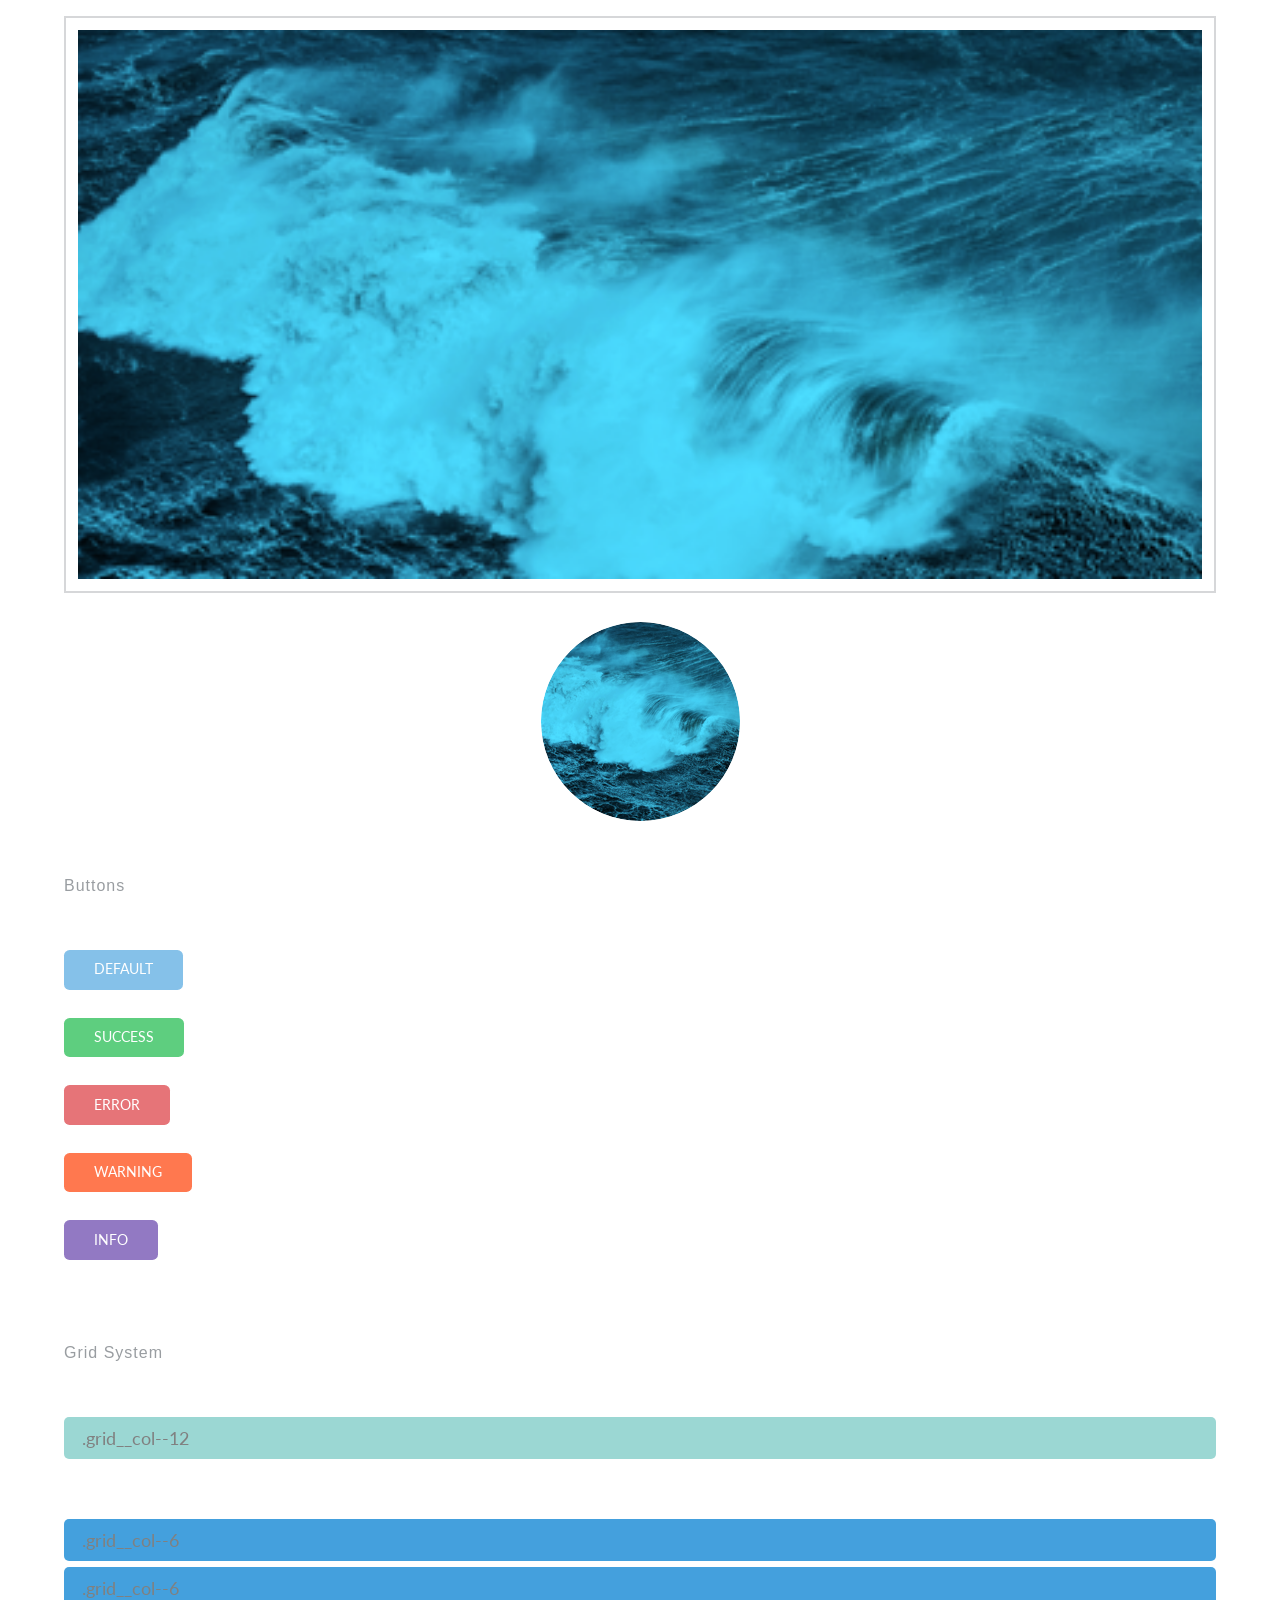
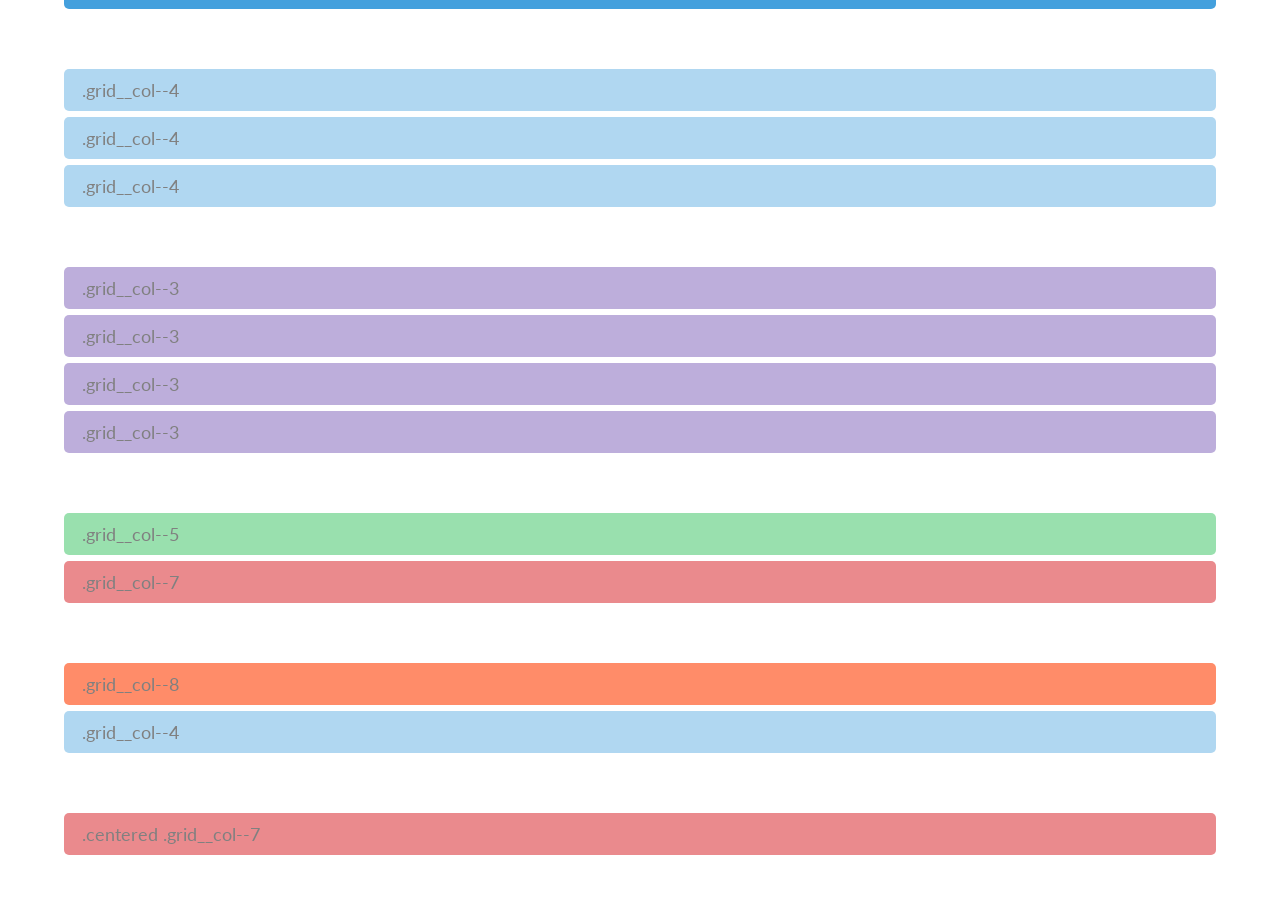
==== commit ca49a852: "Updated to unit 5" ====
--- a/index.html
+++ b/index.html
@@ -1,49 +1,174 @@
 <!doctype html>
 <html lang="en">
 
-	<head>
-	  <meta charset="utf-8">
-	  <title>Searchable Photo Gallery</title>
-	  <meta name="viewport" content="width=device-width, initial-scale=1.0">
-	  <link rel="stylesheet" href="css/normalize.css">
-	  <link rel="stylesheet" href="css/lightbox.min.css">
-	  <link rel="stylesheet" href="css/styles.css">
-	</head>	
-	<body>
-		<div class="container">
-			<header>
-				<input id="search" name="search" placeholder="Search" type="text" data-list=".list">
-			</header>
-			<ul class="list">	
-				<li data-keywords="Hay, Bale, Field, Clouds"><a href="photos/01.jpg" data-lightbox="gallery" data-title="I love hay bales. Took this snap on a drive through the countryside past some straw fields."><img src="photos/thumbnails/01.jpg"  alt="Hay Bales" class="photo" ></a></li>
+<head>
+  <meta charset="utf-8">
+  <title>Circles UI Kit</title>
+  <meta name="viewport" content="width=device-width, initial-scale=1">
+  <link rel="stylesheet" href="css/styles.css">
+</head>
+<!-- 
+    List of classes used
 
-				<li data-keywords="Lake, Calm, Mountains, Snow, Clouds"><a href="photos/02.jpg" data-lightbox="gallery" data-title="The lake was so calm today. We had a great view of the snow on the mountains from here."><img src="photos/thumbnails/02.jpg" alt="Lake" class="photo"></a></li>
+    Grid:
+    .container
+    .grid__row
+    .grid__col--2
+    .grid__col--3
+    .grid__col--4
+    .grid__col--5
+    .grid__col--6
+    .grid__col--7
+    .grid__col--8
+    .grid__col--9
+    .grid__col--10
+    .grid__col--11
+    .grid__col--12
+    .centered
+    .theme__colors
 
-				<li data-keywords="Canyon, Mountains, Trees, Clouds, Grass"><a href="photos/03.jpg" data-lightbox="gallery" data-title="I hiked to the top of the mountain and got this picture of the canyon and trees below."><img src="photos/thumbnails/03.jpg" alt="Canyon" class="photo"></a></li>
+    Typography:
+    .container
+    .link
+    .blockquote
+    .headline--primary
+    .headline--secondary
 
-				<li data-keywords="Iceberg, Snow, Clouds"><a href="photos/04.jpg" data-lightbox="gallery" data-title="It was amazing to see an iceberg up close, it was so cold but didn't snow today."><img src="photos/thumbnails/04.jpg" alt="Iceberg" class="photo"></a></li>
+    Image:
+    .img--logo
+    .img--frame
+    .img--avatar
 
-				<li data-keywords="Desert, Clouds, Canyon, Trees"><a href="photos/05.jpg" data-lightbox="gallery" data-title="The red cliffs were beautiful. It was really hot in the desert but we did a lot of walking through the canyons."><img src="photos/thumbnails/05.jpg" alt="Desert" class="photo"></a></li>
-				
-				<li data-keywords="Fall, Trees, Bridge, Grass"><a href="photos/06.jpg" data-lightbox="gallery" data-title="Fall is coming, I love when the leaves on the trees start to change color."><img src="photos/thumbnails/06.jpg" alt="Fall" class="photo"></a></li>
-				
-				<li data-keywords="Plantation, Mountains, Trees, Grass"><a href="photos/07.jpg" data-lightbox="gallery" data-title="I drove past this plantation yesterday, everything is so green!"><img src="photos/thumbnails/07.jpg" alt="Plantation" class="photo"></a></li>
-				
-				<li data-keywords="Dunes, Clouds, Sand, Grass"><a href="photos/08.jpg" data-lightbox="gallery" data-title="My summer vacation to the Oregon Coast. I love the sandy dunes!"><img src="photos/thumbnails/08.jpg" alt="Dunes" class="photo"></a></li>
-				
-				<li data-keywords="Countryside, Land, Trees, Road"><a href="photos/09.jpg" data-lightbox="gallery" data-title="We enjoyed a quiet stroll down this countryside lane."><img src="photos/thumbnails/09.jpg" alt="Countryside Lane" class="photo"></a></li>
-				
-				<li data-keywords="Sunset, Beach, Sea, Ocean, Trees, Clouds"><a href="photos/10.jpg" data-lightbox="gallery" data-title="Sunset at the coast! The sky turned a lovely shade of orange."><img src="photos/thumbnails/10.jpg" alt="Sunset" class="photo"></a></li>
-				
-				<li data-keywords="Cave, Grass, Trees, Clouds, Road"><a href="photos/11.jpg" data-lightbox="gallery" data-title="I did a tour of a cave today and the view of the landscape below was breathtaking."><img src="photos/thumbnails/11.jpg" alt="Cave" class="photo"></a></li>
-				
-				<li data-keywords="Bluebells, Mountains, Clouds, Grass, Flowers"><a href="photos/12.jpg" data-lightbox="gallery" data-title="I walked through this meadow of bluebells and got a good view of the snow on the mountain before the fog came in."><img src="photos/thumbnails/12.jpg" alt="Bluebells" class="photo"></a></li>
-			</ul>
-		</div>
+    Navigation:
+    .nav__item
 
-		<script src="js/jquery-3.2.1.min.js"></script>
-		<script src="js/lightbox.min.js"></script>
-		<script src="js/jquery.hideseek.min.js"></script>
-		<script src="js/main.js"></script>
-	</body>
-</html>
+    Buttons:
+    .btn--default
+    .btn--success
+    .btn--error
+    .btn--warning
+    .btn--info
+    .theme__colors
+
+    Forms:
+    .form
+    .form__label--hidden
+    .form__input
+
+  -->
+
+<body class="container">
+  <div class="grid__row">
+    <div class="grid__col--3">
+      <a class="link" href="/">
+          <img class="img--logo" alt="circles logo" src="images/logo.png">
+        </a>
+    </div>
+    <div class="grid__col--9">
+      <nav role="navigation">
+        <ul class="nav">
+          <li class="nav__item"><a href="#type">Typography</a></li>
+          <li class="nav__item"><a href="#buttons">Buttons</a></li>
+          <li class="nav__item"><a href="#forms">Form</a></li>
+          <li class="nav__item"><a href="#images">Images</a></li>
+          <li class="nav__item"><a href="#grid">Grid</a></li>
+        </ul>
+      </nav>
+    </div>
+  </div>
+
+  <div class="grid__row">
+    <div class="grid__col--12">
+      <div class="card">
+        <p>This is what the navigation menu looks like when the screen is at 769px or higher. When the screen is less than 769px,
+          the menu will be displayed vertically.</p>
+      </div>
+    </div>
+  </div>
+
+  <div class="grid__row">
+    <div class="grid__col--8">
+      <div class="card">
+        <h4 id="type" class="headline--secondary">Typography</h4>
+        <h1 class="headline--primary">Take a look at this amazing headline</h1>
+        <p>This is a typical paragraph for the UI Kit. <a href="#" class="link">Here is what a link might look like</a>. The
+          typical font family for this kit is Helvetica Neue. This kit is intended for clean and refreshing web layouts.
+          No jazz hands here, just the essentials to make dreams come true, with minimal clean web design. The kit comes
+          fully equipped with everything from full responsive media styling to buttons to form fields. <em>I enjoy using italics as well from time to time</em>.
+          Fell free to create the most amazing designs ever with this kit. I truly hope you enjoy not only the kit but this
+          amazing paragraph as well. :)</p>
+        <blockquote class="blockquote">You know what really gets me going? A really nice set of block quotes. That's right, block quotes that say, "Hey,
+          I'm an article you want to read and nurture."</blockquote>
+      </div>
+    </div>
+    <div class="grid__col--4">
+      <form class="form">
+        <legend id="forms" class="headline--secondary">Form Elements</legend>
+        <img class="img--avatar" src="images/avatar.png" alt="Avatar">
+        <label class="form__label--hidden" for="username">Username:</label>
+        <input class="form__input" type="text" id="username" placeholder="Username">
+        <label class="form__label--hidden" for="password">Password:</label>
+        <input class="form__input" type="password" id="password" placeholder="Password">
+        <button class="btn--default theme__colors" type="submit" value="Login">Login</button>
+      </form>
+    </div>
+  </div>
+
+  <h4 id="images" class="headline--secondary">Images</h4>
+
+  <div class="grid__row">
+    <div class="grid__col--6">
+      <img class="img--frame" src="images/image.png" alt="sample image">
+    </div>
+    <div class="grid__col--6">
+      <img class="img--avatar" src="images/avatar.png" alt="Avatar">
+    </div>
+  </div>
+
+  <h4 id="buttons" class="headline--secondary">Buttons</h4>
+
+  <div class="grid__row">
+    <div class="grid__col--12">
+      <button class="btn--default theme__colors">default</button>
+      <button class="btn--success theme__colors">success</button>
+      <button class="btn--error theme__colors">error</button>
+      <button class="btn--warning theme__colors">warning</button>
+      <button class="btn--info theme__colors">info</button>
+    </div>
+  </div>
+
+  <h4 id="grid" class="headline--secondary">Grid System</h4>
+
+  <div class="grid__row">
+    <div class="grid__col--12 theme__colors">.grid__col--12</div>
+  </div>
+  <div class="grid__row">
+    <div class="grid__col--6 theme__colors">.grid__col--6</div>
+    <div class="grid__col--6 theme__colors">.grid__col--6</div>
+  </div>
+  <div class="grid__row">
+    <div class="grid__col--4 theme__colors">.grid__col--4</div>
+    <div class="grid__col--4 theme__colors">.grid__col--4</div>
+    <div class="grid__col--4 theme__colors">.grid__col--4</div>
+  </div>
+  <div class="grid__row">
+    <div class="grid__col--3 theme__colors">.grid__col--3</div>
+    <div class="grid__col--3 theme__colors">.grid__col--3</div>
+    <div class="grid__col--3 theme__colors">.grid__col--3</div>
+    <div class="grid__col--3 theme__colors">.grid__col--3</div>
+  </div>
+  <div class="grid__row">
+    <div class="grid__col--5 theme__colors">.grid__col--5</div>
+    <div class="grid__col--7 theme__colors">.grid__col--7</div>
+  </div>
+  <div class="grid__row">
+    <div class="grid__col--8 theme__colors">.grid__col--8</div>
+    <div class="grid__col--4 theme__colors">.grid__col--4</div>
+  </div>
+  <div class="grid__row">
+    <div class="grid__col--7 theme__colors centered">.centered .grid__col--7</div>
+  </div>
+
+</body>
+
+</html>
--- a/css/styles.css
+++ b/css/styles.css
@@ -1,100 +1,469 @@
-/* Mobile First  */
+@import url("http://fonts.googleapis.com/css?family=Lato:100,300,400,700,900");
+.grid__row:after, .container:after {
+  content: "";
+  display: table;
+  clear: both; }
+
+[class^="btn--"] {
+  text-align: center; }
+
+.centered, .container {
+  float: none;
+  margin-left: auto;
+  margin-right: auto; }
+
+html {
+  font-family: sans-serif;
+  -ms-text-size-adjust: 100%;
+  -webkit-text-size-adjust: 100%; }
+
+body {
+  margin: 0; }
+
+article,
+aside,
+details,
+figcaption,
+figure,
+footer,
+header,
+hgroup,
+main,
+nav,
+section,
+summary {
+  display: block; }
+
+audio,
+canvas,
+progress,
+video {
+  display: inline-block;
+  vertical-align: baseline; }
+
+audio:not([controls]) {
+  display: none;
+  height: 0; }
+
+[hidden],
+template {
+  display: none; }
+
+a {
+  background: transparent; }
+
+a:active,
+a:hover {
+  outline: 0; }
+
+abbr[title] {
+  border-bottom: 1px dotted; }
+
+b,
+strong {
+  font-weight: bold; }
+
+dfn {
+  font-style: italic; }
+
+h1 {
+  font-size: 2em;
+  margin: 0.67em 0; }
+
+mark {
+  background: #ff0;
+  color: #000; }
+
+small {
+  font-size: 80%; }
+
+sub,
+sup {
+  font-size: 75%;
+  line-height: 0;
+  position: relative;
+  vertical-align: baseline; }
+
+sup {
+  top: -0.5em; }
+
+sub {
+  bottom: -0.25em; }
+
+img {
+  border: 0; }
+
+svg:not(:root) {
+  overflow: hidden; }
+
+figure {
+  margin: 1em 40px; }
+
+hr {
+  -moz-box-sizing: content-box;
+  box-sizing: content-box;
+  height: 0; }
+
+pre {
+  overflow: auto; }
+
+code,
+kbd,
+pre,
+samp {
+  font-family: monospace, monospace;
+  font-size: 1em; }
+
+button,
+input,
+optgroup,
+select,
+textarea {
+  color: inherit;
+  font: inherit;
+  margin: 0; }
+
+button {
+  overflow: visible; }
+
+button,
+select {
+  text-transform: none; }
+
+button,
+html input[type="button"],
+input[type="reset"],
+input[type="submit"] {
+  -webkit-appearance: button;
+  cursor: pointer; }
+
+button[disabled],
+html input[disabled] {
+  cursor: default; }
+
+button::-moz-focus-inner,
+input::-moz-focus-inner {
+  border: 0;
+  padding: 0; }
+
+input {
+  line-height: normal; }
+
+*
+input[type="checkbox"],
+input[type="radio"] {
+  box-sizing: border-box;
+  padding: 0; }
+
+input[type="number"]::-webkit-inner-spin-button,
+input[type="number"]::-webkit-outer-spin-button {
+  height: auto; }
+
+input[type="search"] {
+  -webkit-appearance: textfield;
+  -moz-box-sizing: content-box;
+  -webkit-box-sizing: content-box;
+  box-sizing: content-box; }
+
+input[type="search"]::-webkit-search-cancel-button,
+input[type="search"]::-webkit-search-decoration {
+  -webkit-appearance: none; }
+
+fieldset {
+  border: 1px solid #c0c0c0;
+  margin: 0 2px;
+  padding: 0.35em 0.625em 0.75em; }
+
+legend {
+  border: 0;
+  padding: 0; }
+
+textarea {
+  overflow: auto; }
+
+optgroup {
+  font-weight: bold; }
+
+table {
+  border-collapse: collapse;
+  border-spacing: 0; }
+
+td,
+th {
+  padding: 0; }
 
 * {
-	box-sizing: border-box;
-}
-
-body {
-	width: 100%;
-	color: #f8f8f8;
-	font-family: monospace, sans-serif;
-	background-color: #fafafa;
-	text-align: center;
-	margin: 0 auto;
-}
-
-header {
-	width: 100%;
-}
-
-ul {
-	list-style: none;
-	display: inline;
-	padding: 0;
-}
-
+  -moz-box-sizing: border-box;
+  box-sizing: border-box; }
+
+ul,
 li {
-	display: inline;
-	width: auto;
-	height: auto;
-}
+  margin: 0;
+  padding: 0;
+  list-style-type: none; }
+
+@media (min-width: 1400px) {
+  .nav__item, .nav__item--current {
+    display: inline-block;
+    margin: 0 0.6666666667em; } }
+
+.nav__item a, .nav__item--current a {
+  font-weight: 300;
+  text-align: center;
+  font-size: 1em;
+  display: block;
+  text-decoration: none;
+  padding: 0.4444444444em;
+  border-bottom: 1px solid transparent; }
+  @media (min-width: 1px) and (max-width: 769px) {
+    .nav__item a, .nav__item--current a {
+      padding-top: 0.7777777778em;
+      padding-bottom: 0.7777777778em; } }
+
+.nav__item a:hover, .nav__item--current a {
+  color: #fff;
+  background-color: #52bab3;
+  border-radius: 5px; }
+
+.headline--primary, .headline--primary--grouped {
+  color: #525559;
+  font-weight: 900;
+  font-size: 1.7777777778em;
+  line-height: 1.0952380952;
+  margin-top: .5em;
+  margin-bottom: 2em;
+  padding-left: 40px; }
+
+.headline--secondary, .headline--secondary--grouped {
+  color: #999da1;
+  letter-spacing: 1px;
+  font-weight: 100;
+  font-size: 0.8888888889em;
+  font-family: "Helvetica Neue", Helvetica, Arial, sans-serif; }
+
+[class^="btn--"] {
+  padding: 15px 30px;
+  border: 0;
+  border-radius: 0.4em;
+  color: #fff;
+  text-transform: uppercase;
+  font-size: 0.7777777778em;
+  font-weight: 400;
+  display: block; }
+  [class^="btn--"]:hover {
+    opacity: .75; }
+  [class^="btn--"]:active {
+    opacity: initial; }
+
+.img--frame {
+  border: 2px solid #d6d7d9;
+  padding: 0.6666666667em;
+  width: 100%; }
+.img--avatar {
+  display: block;
+  border-radius: 50%;
+  margin-left: auto;
+  margin-right: auto;
+  margin-top: 1.3333333333em; }
+.img--logo {
+  padding-bottom: 1em;
+  display: block;
+  margin: 0 auto; }
+
+.headline--primary--grouped {
+  margin-bottom: 0; }
+.headline--secondary {
+  margin-bottom: 1em; }
+  .headline--secondary--grouped {
+    margin-top: 0.4166666667em;
+    margin-bottom: 2.25em; }
+
+.form__label {
+  display: block;
+  margin-bottom: 0.5555555556em; }
+  .form__label--hidden {
+    display: none; }
+.form__input {
+  font-size: 0.8888888889em;
+  padding-bottom: 1.1111111111em;
+  border-style: none;
+  border-bottom: 6px solid #52bab3;
+  color: black;
+  font-weight: 300;
+  width: 90%;
+  display: block;
+  margin: 1.1111111111em auto; }
+  .form__input:focus {
+    border-color: #52bab3; }
+  .form__input::placeholder {
+    font-weight: 400;
+    padding-left: 10px; }
+.form .form__input ~ .btn--default {
+  width: 100%; }
+
+.btn--default {
+  background-color: #85C1E9; }
+.btn--success {
+  background-color: #5ece7f; }
+.btn--error {
+  background-color: #e67478; }
+.btn--warning {
+  background-color: #ff784f; }
+.btn--info {
+  background-color: #9279c3; }
+
+[class^="btn--"] {
+  padding-bottom: .75em;
+  padding-top: .75em;
+  margin-bottom: 2em; }
+  @media (min-width: 1px) and (max-width: 769px) {
+    [class^="btn--"] {
+      width: 100%; } }
+  @media (min-width: 1400px) {
+    [class^="btn--"] {
+      display: inline-block;
+      padding-left: 4em;
+      padding-right: 4em; }
+      [class^="btn--"] + [class^="btn--"] {
+        margin-left: 40px; } }
+
+.nav {
+  margin-top: 1.1111111111em;
+  margin-bottom: .5em; }
+  @media (min-width: 1400px) {
+    .nav {
+      margin-left: 5em; } }
+  .nav__item a {
+    color: #797e83; }
+
+@media (min-width: 1400px) {
+  .grid__col--1 {
+    width: 6.5%; }
+  .grid__col--2 {
+    width: 15%; }
+  .grid__col--3 {
+    width: 23.5%; }
+  .grid__col--4 {
+    width: 32%; }
+  .grid__col--5 {
+    width: 40.5%; }
+  .grid__col--6 {
+    width: 49%; }
+  .grid__col--7 {
+    width: 57.5%; }
+  .grid__col--8 {
+    width: 66%; }
+  .grid__col--9 {
+    width: 74.5%; }
+  .grid__col--10 {
+    width: 83%; }
+  .grid__col--11 {
+    width: 91.5%; }
+  .grid__col--12 {
+    width: 100%; } }
+
+@media (min-width: 1px) and (max-width: 769px) {
+  [class^="grid__col--"] {
+    margin-top: 0.6666666667em;
+    margin-bottom: 0.6666666667em; } }
+@media (min-width: 1400px) {
+  [class^="grid__col--"] {
+    min-height: 1px;
+    padding-left: 10px;
+    padding-right: 10px; }
+    [class^="grid__col--"] + [class^="grid__col--"] {
+      margin-left: 2%; } }
+
+.grid__row {
+  margin: 3em 0; }
+  @media (min-width: 1400px) {
+    .grid__row {
+      display: -webkit-box;
+      display: -moz-box;
+      display: -ms-flexbox;
+      display: -webkit-flex;
+      display: flex;
+      -webkit-flex-direction: row;
+      -moz-flex-direction: row;
+      -ms-flex-direction: row;
+      flex-direction: row;
+      -webkit-justify-content: space-between;
+      -moz-justify-content: space-between;
+      -ms-justify-content: space-between;
+      justify-content: space-between;
+      -ms-flex-pack: space-between; } }
+
+@media (min-width: 1400px) {
+  .grid__row:last-of-type {
+    display: -webkit-box;
+    display: -moz-box;
+    display: -ms-flexbox;
+    display: -webkit-flex;
+    display: flex;
+    -webkit-flex-direction: row;
+    -moz-flex-direction: row;
+    -ms-flex-direction: row;
+    flex-direction: row;
+    -webkit-justify-content: center;
+    -moz-justify-content: center;
+    -ms-justify-content: center;
+    justify-content: center;
+    -ms-flex-pack: center; } }
+
+.theme__colors.grid__col--3 {
+  background-color: #bdaedb; }
+.theme__colors.grid__col--4 {
+  background-color: #b0d7f1; }
+.theme__colors.grid__col--5 {
+  background-color: #99e0ae; }
+.theme__colors.grid__col--6 {
+  background-color: #44a0dd; }
+.theme__colors.grid__col--7 {
+  background-color: #ea8a8d; }
+.theme__colors.grid__col--8 {
+  background-color: #ff8c69; }
+.theme__colors.grid__col--12 {
+  background-color: #9bd7d3; }
+
+.grid__row > .theme__colors {
+  margin: .33em 0;
+  padding: .5em 1em;
+  border-radius: 5px; }
+  @media (min-width: 1400px) {
+    .grid__row > .theme__colors {
+      text-align: center; } }
 
 .container {
-
-    align-items: center;
-    margin: 0 auto;
-	max-width: 800px;
-}
-
-.photo {
-	height: 150px;
-	width: 150px;
-	margin: 20px;
-	display: inline-flex;
-}
-
-input::placeholder{
-	color: lightgray;
-}
-
-/*Lightbox changes*/
-
-.lightboxOverlay {
-	background-color: #282828;
-  	opacity: 0.95;
-}
-
-.lightbox .lb-image {
-	border: none;
-	border-radius: 0;
-	margin-top: 50px;
-}
-
-.lb-nav a.lb-next {
-  position: relative;
-  right: -100px;
-  top: 0;
-}
-.lb-nav a.lb-prev {
-  position: relative;
-  left: -100px;
-  top: 0;
-}
-
-.lb-close {
-	visibility: hidden;
-}
-
-.lb-data .lb-details {
-	height: auto;
-	margin: 30px auto 0;
-	float: none;
-}
-
-/*HideSeek changes*/
-
-#search {
-	display: block;
-	margin: 20px auto;
-	width: 50%;
-	border: 2px solid lightgray;
-	border-radius: 5px;
-	padding: 5px;
-	color: lightgray;
-	font-size: 16pt;
-}
-
-#search:focus {
-	outline: none;
-	color: lightgray;
-}+  width: 90%;
+  color: grey;
+  font-size: 18px;
+  font-family: "Lato", "Helvetica Neue", Helvetica, Arial, sans-serif;
+  line-height: 1.3333333333; }
+  .container h1 {
+    color: #52bab3; }
+  .container p a {
+    color: #85C1E9;
+    text-decoration: none;
+    font-weight: 900; }
+  [class*="grid__col--"] > .container {
+    width: 100%; }
+  @media (min-width: 1400px) {
+    .container {
+      max-width: 1050px; } }
+
+.blockquote {
+  margin-bottom: 4em;
+  font-weight: 400;
+  font-style: italic;
+  font-size: 1.8em;
+  padding-left: 15px;
+  line-height: 1.2em;
+  border-left: 0.4em solid #52bab3;
+  border-radius: 5px 0 0 5px; }
+  @media (min-width: 1400px) {
+    .blockquote {
+      margin-bottom: 0;
+      font-size: 1.35em;
+      line-height: 1.35em; } }
+
+/*# sourceMappingURL=styles.css.map */
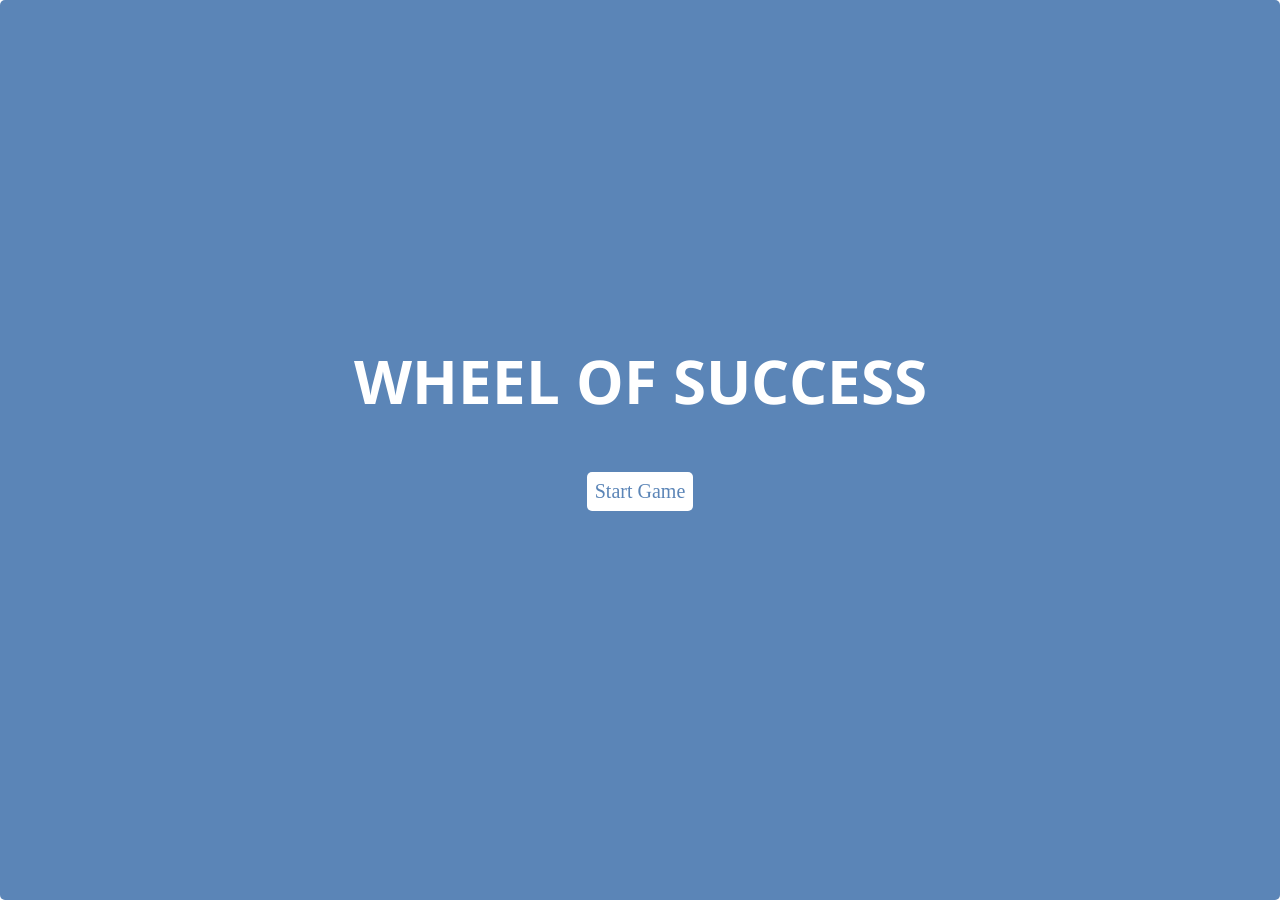
==== commit b5003950: "Added game show app" ====
--- a/index.html
+++ b/index.html
@@ -1,174 +1,47 @@
-<!doctype html>
+<!DOCTYPE html>
 <html lang="en">
+  <head>
+    <meta charset="utf-8">
+    <title>Wheel of Success!</title>
+    <meta name="viewport" content="width=device-width, initial-scale=1.0">
+    <link href="css/styles.css" rel="stylesheet">
+  </head>
+  <body>
+    <div class="main-container">
+      <div id="overlay" class="start">
+        <h2 class="title">Wheel of Success</h2>
+        <a class="btn__reset">Start Game</a>
+      </div>
 
-<head>
-  <meta charset="utf-8">
-  <title>Circles UI Kit</title>
-  <meta name="viewport" content="width=device-width, initial-scale=1">
-  <link rel="stylesheet" href="css/styles.css">
-</head>
-<!-- 
-    List of classes used
+      <div id="banner" class="section">
+        <h2 class="header">Wheel of Success</h2>
+      </div>
 
-    Grid:
-    .container
-    .grid__row
-    .grid__col--2
-    .grid__col--3
-    .grid__col--4
-    .grid__col--5
-    .grid__col--6
-    .grid__col--7
-    .grid__col--8
-    .grid__col--9
-    .grid__col--10
-    .grid__col--11
-    .grid__col--12
-    .centered
-    .theme__colors
+      <div id="phrase" class="section">
+        <ul></ul>
+      </div>
+      <div id="qwerty" class="section">
+        <div class="keyrow">
+          <button>q</button><button>w</button><button>e</button><button>r</button><button>t</button><button>y</button><button>u</button><button>i</button><button>o</button><button>p</button>
+        </div>
+        <div class="keyrow">
+          <button>a</button><button>s</button><button>d</button><button>f</button><button>g</button><button>h</button><button>j</button><button>k</button><button>l</button>
+        </div>
+        <div class="keyrow">
+          <button>z</button><button>x</button><button>c</button><button>v</button><button>b</button><button>n</button><button>m</button>
+        </div>
+      </div>
 
-    Typography:
-    .container
-    .link
-    .blockquote
-    .headline--primary
-    .headline--secondary
-
-    Image:
-    .img--logo
-    .img--frame
-    .img--avatar
-
-    Navigation:
-    .nav__item
-
-    Buttons:
-    .btn--default
-    .btn--success
-    .btn--error
-    .btn--warning
-    .btn--info
-    .theme__colors
-
-    Forms:
-    .form
-    .form__label--hidden
-    .form__input
-
-  -->
-
-<body class="container">
-  <div class="grid__row">
-    <div class="grid__col--3">
-      <a class="link" href="/">
-          <img class="img--logo" alt="circles logo" src="images/logo.png">
-        </a>
-    </div>
-    <div class="grid__col--9">
-      <nav role="navigation">
-        <ul class="nav">
-          <li class="nav__item"><a href="#type">Typography</a></li>
-          <li class="nav__item"><a href="#buttons">Buttons</a></li>
-          <li class="nav__item"><a href="#forms">Form</a></li>
-          <li class="nav__item"><a href="#images">Images</a></li>
-          <li class="nav__item"><a href="#grid">Grid</a></li>
-        </ul>
-      </nav>
-    </div>
-  </div>
-
-  <div class="grid__row">
-    <div class="grid__col--12">
-      <div class="card">
-        <p>This is what the navigation menu looks like when the screen is at 769px or higher. When the screen is less than 769px,
-          the menu will be displayed vertically.</p>
+      <div id="scoreboard" class="section">
+        <ol>
+          <li class="tries"><img src="images/liveHeart.png" height="35px" width="35px"></li>
+          <li class="tries"><img src="images/liveHeart.png" height="35px" width="35px"></li>
+          <li class="tries"><img src="images/liveHeart.png" height="35px" width="35px"></li>
+          <li class="tries"><img src="images/liveHeart.png" height="35px" width="35x"></li>
+          <li class="tries"><img src="images/liveHeart.png" height="35px" width="35px"></li>
+        </ol>
       </div>
     </div>
-  </div>
-
-  <div class="grid__row">
-    <div class="grid__col--8">
-      <div class="card">
-        <h4 id="type" class="headline--secondary">Typography</h4>
-        <h1 class="headline--primary">Take a look at this amazing headline</h1>
-        <p>This is a typical paragraph for the UI Kit. <a href="#" class="link">Here is what a link might look like</a>. The
-          typical font family for this kit is Helvetica Neue. This kit is intended for clean and refreshing web layouts.
-          No jazz hands here, just the essentials to make dreams come true, with minimal clean web design. The kit comes
-          fully equipped with everything from full responsive media styling to buttons to form fields. <em>I enjoy using italics as well from time to time</em>.
-          Fell free to create the most amazing designs ever with this kit. I truly hope you enjoy not only the kit but this
-          amazing paragraph as well. :)</p>
-        <blockquote class="blockquote">You know what really gets me going? A really nice set of block quotes. That's right, block quotes that say, "Hey,
-          I'm an article you want to read and nurture."</blockquote>
-      </div>
-    </div>
-    <div class="grid__col--4">
-      <form class="form">
-        <legend id="forms" class="headline--secondary">Form Elements</legend>
-        <img class="img--avatar" src="images/avatar.png" alt="Avatar">
-        <label class="form__label--hidden" for="username">Username:</label>
-        <input class="form__input" type="text" id="username" placeholder="Username">
-        <label class="form__label--hidden" for="password">Password:</label>
-        <input class="form__input" type="password" id="password" placeholder="Password">
-        <button class="btn--default theme__colors" type="submit" value="Login">Login</button>
-      </form>
-    </div>
-  </div>
-
-  <h4 id="images" class="headline--secondary">Images</h4>
-
-  <div class="grid__row">
-    <div class="grid__col--6">
-      <img class="img--frame" src="images/image.png" alt="sample image">
-    </div>
-    <div class="grid__col--6">
-      <img class="img--avatar" src="images/avatar.png" alt="Avatar">
-    </div>
-  </div>
-
-  <h4 id="buttons" class="headline--secondary">Buttons</h4>
-
-  <div class="grid__row">
-    <div class="grid__col--12">
-      <button class="btn--default theme__colors">default</button>
-      <button class="btn--success theme__colors">success</button>
-      <button class="btn--error theme__colors">error</button>
-      <button class="btn--warning theme__colors">warning</button>
-      <button class="btn--info theme__colors">info</button>
-    </div>
-  </div>
-
-  <h4 id="grid" class="headline--secondary">Grid System</h4>
-
-  <div class="grid__row">
-    <div class="grid__col--12 theme__colors">.grid__col--12</div>
-  </div>
-  <div class="grid__row">
-    <div class="grid__col--6 theme__colors">.grid__col--6</div>
-    <div class="grid__col--6 theme__colors">.grid__col--6</div>
-  </div>
-  <div class="grid__row">
-    <div class="grid__col--4 theme__colors">.grid__col--4</div>
-    <div class="grid__col--4 theme__colors">.grid__col--4</div>
-    <div class="grid__col--4 theme__colors">.grid__col--4</div>
-  </div>
-  <div class="grid__row">
-    <div class="grid__col--3 theme__colors">.grid__col--3</div>
-    <div class="grid__col--3 theme__colors">.grid__col--3</div>
-    <div class="grid__col--3 theme__colors">.grid__col--3</div>
-    <div class="grid__col--3 theme__colors">.grid__col--3</div>
-  </div>
-  <div class="grid__row">
-    <div class="grid__col--5 theme__colors">.grid__col--5</div>
-    <div class="grid__col--7 theme__colors">.grid__col--7</div>
-  </div>
-  <div class="grid__row">
-    <div class="grid__col--8 theme__colors">.grid__col--8</div>
-    <div class="grid__col--4 theme__colors">.grid__col--4</div>
-  </div>
-  <div class="grid__row">
-    <div class="grid__col--7 theme__colors centered">.centered .grid__col--7</div>
-  </div>
-
-</body>
-
-</html>+    <script type="text/javascript" src="app.js"></script>
+  </body>
+</html>
--- a/css/styles.css
+++ b/css/styles.css
@@ -1,469 +1,175 @@
-@import url("http://fonts.googleapis.com/css?family=Lato:100,300,400,700,900");
-.grid__row:after, .container:after {
-  content: "";
-  display: table;
-  clear: both; }
+/* Main styles */
+@import url('https://fonts.googleapis.com/css?family=Open+Sans:400,700&Roboto:300');
 
-[class^="btn--"] {
-  text-align: center; }
+/* Variables */
 
-.centered, .container {
-  float: none;
-  margin-left: auto;
-  margin-right: auto; }
+:root {
+  --color-win: #78CF82;
+  --color-lose: #D94545;
+  --color-start: #5b85b7;
+  --color-neutral: #445069;
+  --color-neutral-light: #D2D2D2;
+  --color-keys: #37474F;
+  --color-keys-light: #E5E5E5;
+  --font-size-large: 60px;
+  --font-size-medium: 20px;
+  --transition: all .2s ease-in-out;
+}
 
-html {
-  font-family: sans-serif;
-  -ms-text-size-adjust: 100%;
-  -webkit-text-size-adjust: 100%; }
+/* main */
+
+* {
+  box-sizing: border-box;
+}
 
 body {
-  margin: 0; }
+  justify-content: space-evenly;
+  flex-direction: column;
+  display: flex;
+  height: 100vh;
+}
 
-article,
-aside,
-details,
-figcaption,
-figure,
-footer,
-header,
-hgroup,
-main,
-nav,
-section,
-summary {
-  display: block; }
+li, ol, ul {
+  padding: 0;
+  display: inline-block;
+}
 
-audio,
-canvas,
-progress,
-video {
-  display: inline-block;
-  vertical-align: baseline; }
-
-audio:not([controls]) {
-  display: none;
-  height: 0; }
-
-[hidden],
-template {
-  display: none; }
-
-a {
-  background: transparent; }
-
-a:active,
-a:hover {
-  outline: 0; }
-
-abbr[title] {
-  border-bottom: 1px dotted; }
-
-b,
-strong {
-  font-weight: bold; }
-
-dfn {
-  font-style: italic; }
-
-h1 {
-  font-size: 2em;
-  margin: 0.67em 0; }
-
-mark {
-  background: #ff0;
-  color: #000; }
-
-small {
-  font-size: 80%; }
-
-sub,
-sup {
-  font-size: 75%;
-  line-height: 0;
-  position: relative;
-  vertical-align: baseline; }
-
-sup {
-  top: -0.5em; }
-
-sub {
-  bottom: -0.25em; }
-
-img {
-  border: 0; }
-
-svg:not(:root) {
-  overflow: hidden; }
-
-figure {
-  margin: 1em 40px; }
-
-hr {
-  -moz-box-sizing: content-box;
-  box-sizing: content-box;
-  height: 0; }
-
-pre {
-  overflow: auto; }
-
-code,
-kbd,
-pre,
-samp {
-  font-family: monospace, monospace;
-  font-size: 1em; }
-
-button,
-input,
-optgroup,
-select,
-textarea {
-  color: inherit;
-  font: inherit;
-  margin: 0; }
+h2 {
+  margin: 0;
+  text-transform: uppercase;
+  font-family: 'Open Sans', sans-serif;
+  font-size: var(--font-size-large);
+  margin: 0;
+}
 
 button {
-  overflow: visible; }
+  margin: 6px;
+  border: 1px solid transparent;
+  padding: .5rem 1rem;
+  color: var(--color-keys);
+  font-size: var(--font-size-medium);
+  background-color: var(--color-keys-light);
+  border-radius: 5px;
+  -webkit-transition: var(--transition);
+  -o-transition: var(--transition);
+  transition: var(--transition);
+}
 
-button,
-select {
-  text-transform: none; }
+.main-container {
+  display: flex;
+  flex-direction: column;
+  justify-content: space-around;
+  height: 100%;
+  max-height: 900px;
+  text-align: center;
+}
 
-button,
-html input[type="button"],
-input[type="reset"],
-input[type="submit"] {
-  -webkit-appearance: button;
-  cursor: pointer; }
+.section {
+  width: 100%;
+  padding: 10px;
+}
 
-button[disabled],
-html input[disabled] {
-  cursor: default; }
+/* Title */
 
-button::-moz-focus-inner,
-input::-moz-focus-inner {
-  border: 0;
-  padding: 0; }
+.header {
+  color: var(--color-start);
+}
 
-input {
-  line-height: normal; }
+/* Scoreboard */
 
-*
-input[type="checkbox"],
-input[type="radio"] {
-  box-sizing: border-box;
-  padding: 0; }
+.tries {
+  background-image: url('../images/lostHeart.png');
+  background-repeat: no-repeat;
+  background-size: 35px 35px;
+}
 
-input[type="number"]::-webkit-inner-spin-button,
-input[type="number"]::-webkit-outer-spin-button {
-  height: auto; }
+/* Phrase */
 
-input[type="search"] {
-  -webkit-appearance: textfield;
-  -moz-box-sizing: content-box;
-  -webkit-box-sizing: content-box;
-  box-sizing: content-box; }
+.letter {
+  font-size: var(--font-size-medium);
+  height: 65px;
+  width: 65px;
+  padding: 20px 1px 0 1px;
+  margin-right: 2px;
+  margin-bottom: 5px;
+  color: transparent;
+  background: var(--color-neutral-light);
+  border-radius: 5px;
+  transition: transform 1s;
+}
 
-input[type="search"]::-webkit-search-cancel-button,
-input[type="search"]::-webkit-search-decoration {
-  -webkit-appearance: none; }
+.space {
+  width: 15px;
+}
 
-fieldset {
-  border: 1px solid #c0c0c0;
-  margin: 0 2px;
-  padding: 0.35em 0.625em 0.75em; }
+.show {
+  color: #000;
+  background-color: #76CE82;
+  transform: rotate(360deg);
+}
 
-legend {
-  border: 0;
-  padding: 0; }
+/* Keyboard */
 
-textarea {
-  overflow: auto; }
+.keyrow {
+  display: flex;
+  justify-content: center;
+}
 
-optgroup {
-  font-weight: bold; }
+.chosen {
+  background: var(--color-neutral);
+  border-radius: 5px;
+  font-size: var(--font-size-medium);
+  color: #FFFFFF;
+}
 
-table {
-  border-collapse: collapse;
-  border-spacing: 0; }
+.btn__reset {
+  padding: 8px;
+  margin: 50px auto;
+  background: #FFFFFF;
+  border-radius: 5px;
+  font-size: var(--font-size-medium);
+}
 
-td,
-th {
-  padding: 0; }
+/* Overlay */
 
-* {
-  -moz-box-sizing: border-box;
-  box-sizing: border-box; }
+#overlay {
+  display: flex;
+  flex-direction: column;
+  position: fixed;
+  color: #FFFFFF;
+  justify-content: center;
+  top: 0;
+  bottom: 0;
+  left: 0;
+  right: 0;
+  border-radius: 5px;
+  z-index: 100;
+}
 
-ul,
-li {
-  margin: 0;
-  padding: 0;
-  list-style-type: none; }
+.title {
+  color: #FFF;
+}
 
-@media (min-width: 1400px) {
-  .nav__item, .nav__item--current {
-    display: inline-block;
-    margin: 0 0.6666666667em; } }
+.start {
+  background-color: var(--color-start);
+}
 
-.nav__item a, .nav__item--current a {
-  font-weight: 300;
-  text-align: center;
-  font-size: 1em;
-  display: block;
-  text-decoration: none;
-  padding: 0.4444444444em;
-  border-bottom: 1px solid transparent; }
-  @media (min-width: 1px) and (max-width: 769px) {
-    .nav__item a, .nav__item--current a {
-      padding-top: 0.7777777778em;
-      padding-bottom: 0.7777777778em; } }
+.start a {
+  color: var(--color-start);
+}
 
-.nav__item a:hover, .nav__item--current a {
-  color: #fff;
-  background-color: #52bab3;
-  border-radius: 5px; }
+.win {
+  background-color: var(--color-win);
+}
 
-.headline--primary, .headline--primary--grouped {
-  color: #525559;
-  font-weight: 900;
-  font-size: 1.7777777778em;
-  line-height: 1.0952380952;
-  margin-top: .5em;
-  margin-bottom: 2em;
-  padding-left: 40px; }
+.win a {
+  color: var(--color-win);
+}
 
-.headline--secondary, .headline--secondary--grouped {
-  color: #999da1;
-  letter-spacing: 1px;
-  font-weight: 100;
-  font-size: 0.8888888889em;
-  font-family: "Helvetica Neue", Helvetica, Arial, sans-serif; }
+.lose {
+  background-color: var(--color-lose);
+}
 
-[class^="btn--"] {
-  padding: 15px 30px;
-  border: 0;
-  border-radius: 0.4em;
-  color: #fff;
-  text-transform: uppercase;
-  font-size: 0.7777777778em;
-  font-weight: 400;
-  display: block; }
-  [class^="btn--"]:hover {
-    opacity: .75; }
-  [class^="btn--"]:active {
-    opacity: initial; }
-
-.img--frame {
-  border: 2px solid #d6d7d9;
-  padding: 0.6666666667em;
-  width: 100%; }
-.img--avatar {
-  display: block;
-  border-radius: 50%;
-  margin-left: auto;
-  margin-right: auto;
-  margin-top: 1.3333333333em; }
-.img--logo {
-  padding-bottom: 1em;
-  display: block;
-  margin: 0 auto; }
-
-.headline--primary--grouped {
-  margin-bottom: 0; }
-.headline--secondary {
-  margin-bottom: 1em; }
-  .headline--secondary--grouped {
-    margin-top: 0.4166666667em;
-    margin-bottom: 2.25em; }
-
-.form__label {
-  display: block;
-  margin-bottom: 0.5555555556em; }
-  .form__label--hidden {
-    display: none; }
-.form__input {
-  font-size: 0.8888888889em;
-  padding-bottom: 1.1111111111em;
-  border-style: none;
-  border-bottom: 6px solid #52bab3;
-  color: black;
-  font-weight: 300;
-  width: 90%;
-  display: block;
-  margin: 1.1111111111em auto; }
-  .form__input:focus {
-    border-color: #52bab3; }
-  .form__input::placeholder {
-    font-weight: 400;
-    padding-left: 10px; }
-.form .form__input ~ .btn--default {
-  width: 100%; }
-
-.btn--default {
-  background-color: #85C1E9; }
-.btn--success {
-  background-color: #5ece7f; }
-.btn--error {
-  background-color: #e67478; }
-.btn--warning {
-  background-color: #ff784f; }
-.btn--info {
-  background-color: #9279c3; }
-
-[class^="btn--"] {
-  padding-bottom: .75em;
-  padding-top: .75em;
-  margin-bottom: 2em; }
-  @media (min-width: 1px) and (max-width: 769px) {
-    [class^="btn--"] {
-      width: 100%; } }
-  @media (min-width: 1400px) {
-    [class^="btn--"] {
-      display: inline-block;
-      padding-left: 4em;
-      padding-right: 4em; }
-      [class^="btn--"] + [class^="btn--"] {
-        margin-left: 40px; } }
-
-.nav {
-  margin-top: 1.1111111111em;
-  margin-bottom: .5em; }
-  @media (min-width: 1400px) {
-    .nav {
-      margin-left: 5em; } }
-  .nav__item a {
-    color: #797e83; }
-
-@media (min-width: 1400px) {
-  .grid__col--1 {
-    width: 6.5%; }
-  .grid__col--2 {
-    width: 15%; }
-  .grid__col--3 {
-    width: 23.5%; }
-  .grid__col--4 {
-    width: 32%; }
-  .grid__col--5 {
-    width: 40.5%; }
-  .grid__col--6 {
-    width: 49%; }
-  .grid__col--7 {
-    width: 57.5%; }
-  .grid__col--8 {
-    width: 66%; }
-  .grid__col--9 {
-    width: 74.5%; }
-  .grid__col--10 {
-    width: 83%; }
-  .grid__col--11 {
-    width: 91.5%; }
-  .grid__col--12 {
-    width: 100%; } }
-
-@media (min-width: 1px) and (max-width: 769px) {
-  [class^="grid__col--"] {
-    margin-top: 0.6666666667em;
-    margin-bottom: 0.6666666667em; } }
-@media (min-width: 1400px) {
-  [class^="grid__col--"] {
-    min-height: 1px;
-    padding-left: 10px;
-    padding-right: 10px; }
-    [class^="grid__col--"] + [class^="grid__col--"] {
-      margin-left: 2%; } }
-
-.grid__row {
-  margin: 3em 0; }
-  @media (min-width: 1400px) {
-    .grid__row {
-      display: -webkit-box;
-      display: -moz-box;
-      display: -ms-flexbox;
-      display: -webkit-flex;
-      display: flex;
-      -webkit-flex-direction: row;
-      -moz-flex-direction: row;
-      -ms-flex-direction: row;
-      flex-direction: row;
-      -webkit-justify-content: space-between;
-      -moz-justify-content: space-between;
-      -ms-justify-content: space-between;
-      justify-content: space-between;
-      -ms-flex-pack: space-between; } }
-
-@media (min-width: 1400px) {
-  .grid__row:last-of-type {
-    display: -webkit-box;
-    display: -moz-box;
-    display: -ms-flexbox;
-    display: -webkit-flex;
-    display: flex;
-    -webkit-flex-direction: row;
-    -moz-flex-direction: row;
-    -ms-flex-direction: row;
-    flex-direction: row;
-    -webkit-justify-content: center;
-    -moz-justify-content: center;
-    -ms-justify-content: center;
-    justify-content: center;
-    -ms-flex-pack: center; } }
-
-.theme__colors.grid__col--3 {
-  background-color: #bdaedb; }
-.theme__colors.grid__col--4 {
-  background-color: #b0d7f1; }
-.theme__colors.grid__col--5 {
-  background-color: #99e0ae; }
-.theme__colors.grid__col--6 {
-  background-color: #44a0dd; }
-.theme__colors.grid__col--7 {
-  background-color: #ea8a8d; }
-.theme__colors.grid__col--8 {
-  background-color: #ff8c69; }
-.theme__colors.grid__col--12 {
-  background-color: #9bd7d3; }
-
-.grid__row > .theme__colors {
-  margin: .33em 0;
-  padding: .5em 1em;
-  border-radius: 5px; }
-  @media (min-width: 1400px) {
-    .grid__row > .theme__colors {
-      text-align: center; } }
-
-.container {
-  width: 90%;
-  color: grey;
-  font-size: 18px;
-  font-family: "Lato", "Helvetica Neue", Helvetica, Arial, sans-serif;
-  line-height: 1.3333333333; }
-  .container h1 {
-    color: #52bab3; }
-  .container p a {
-    color: #85C1E9;
-    text-decoration: none;
-    font-weight: 900; }
-  [class*="grid__col--"] > .container {
-    width: 100%; }
-  @media (min-width: 1400px) {
-    .container {
-      max-width: 1050px; } }
-
-.blockquote {
-  margin-bottom: 4em;
-  font-weight: 400;
-  font-style: italic;
-  font-size: 1.8em;
-  padding-left: 15px;
-  line-height: 1.2em;
-  border-left: 0.4em solid #52bab3;
-  border-radius: 5px 0 0 5px; }
-  @media (min-width: 1400px) {
-    .blockquote {
-      margin-bottom: 0;
-      font-size: 1.35em;
-      line-height: 1.35em; } }
-
-/*# sourceMappingURL=styles.css.map */
+.lose a {
+  color: var(--color-lose);
+}
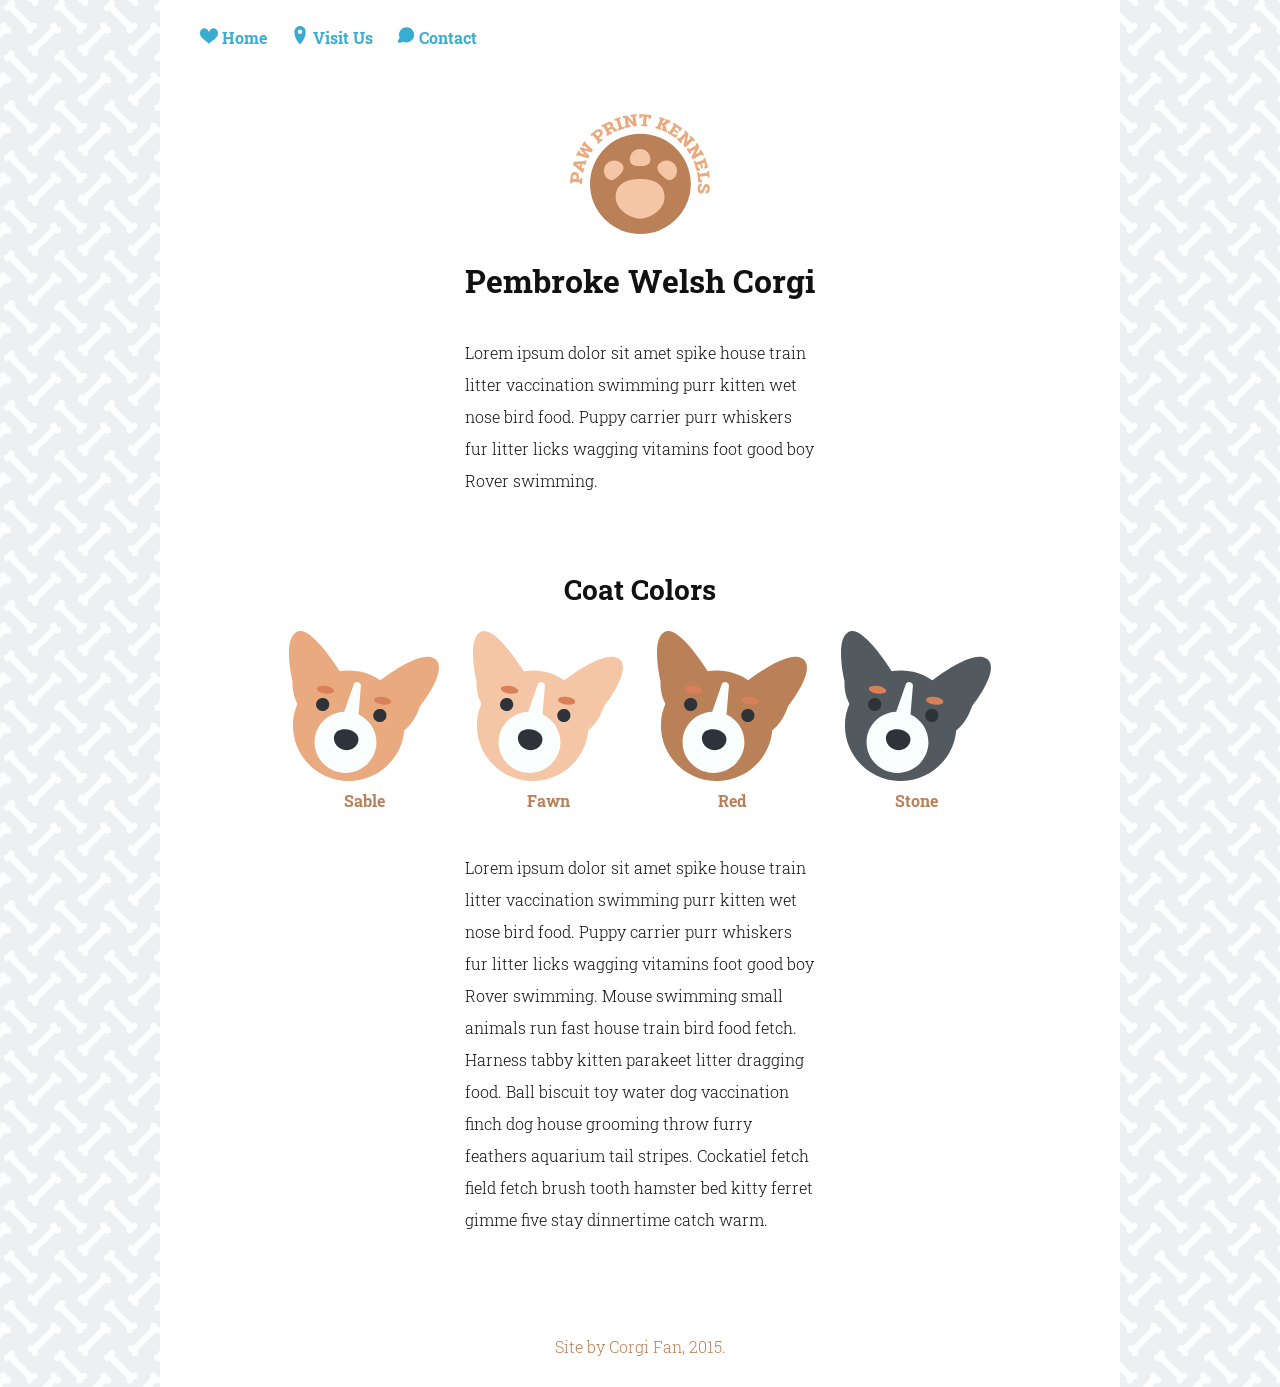
==== commit 010925c8: "Added svg-animations project" ====
--- a/index.html
+++ b/index.html
@@ -1,47 +1,203 @@
-<!DOCTYPE html>
+<!doctype html>
 <html lang="en">
+
   <head>
     <meta charset="utf-8">
-    <title>Wheel of Success!</title>
+    <title>Pembroke Welsh Corgis</title>
     <meta name="viewport" content="width=device-width, initial-scale=1.0">
-    <link href="css/styles.css" rel="stylesheet">
+    <link rel="stylesheet" href="styles.css">
+    <link href='https://fonts.googleapis.com/css?family=Roboto+Slab:700,300' rel='stylesheet' type='text/css'>
   </head>
+
   <body>
-    <div class="main-container">
-      <div id="overlay" class="start">
-        <h2 class="title">Wheel of Success</h2>
-        <a class="btn__reset">Start Game</a>
-      </div>
-
-      <div id="banner" class="section">
-        <h2 class="header">Wheel of Success</h2>
-      </div>
-
-      <div id="phrase" class="section">
-        <ul></ul>
-      </div>
-      <div id="qwerty" class="section">
-        <div class="keyrow">
-          <button>q</button><button>w</button><button>e</button><button>r</button><button>t</button><button>y</button><button>u</button><button>i</button><button>o</button><button>p</button>
-        </div>
-        <div class="keyrow">
-          <button>a</button><button>s</button><button>d</button><button>f</button><button>g</button><button>h</button><button>j</button><button>k</button><button>l</button>
-        </div>
-        <div class="keyrow">
-          <button>z</button><button>x</button><button>c</button><button>v</button><button>b</button><button>n</button><button>m</button>
-        </div>
-      </div>
-
-      <div id="scoreboard" class="section">
-        <ol>
-          <li class="tries"><img src="images/liveHeart.png" height="35px" width="35px"></li>
-          <li class="tries"><img src="images/liveHeart.png" height="35px" width="35px"></li>
-          <li class="tries"><img src="images/liveHeart.png" height="35px" width="35px"></li>
-          <li class="tries"><img src="images/liveHeart.png" height="35px" width="35x"></li>
-          <li class="tries"><img src="images/liveHeart.png" height="35px" width="35px"></li>
-        </ol>
-      </div>
-    </div>
-    <script type="text/javascript" src="app.js"></script>
+
+    <div id="container" class="clearfix">
+
+      <header>
+      	<nav>
+      		<ul>
+      			<li>
+					<svg version="1.1" id="Layer_1" xmlns="http://www.w3.org/2000/svg" xmlns:xlink="http://www.w3.org/1999/xlink" x="0px" y="0px" width="18px" height="16px" viewBox="0 0 28 24" style="enable-background:new 0 0 28 24;" xml:space="preserve">
+					<style type="text/css">
+						.st0{fill:#39ADD1;}
+					</style>
+					<path class="nav-icon" d="M28,7.1C28,4.2,25.5,0,20.7,0C15.8,0,14,6.6,14,6.6S12.2,0,7.3,0C2.5,0,0,4.2,0,7.1c0,2.1-0.6,3.7,4.2,8.7
+						C6.3,18,9.7,19.7,14,24c4.3-4.3,7.8-6,9.8-8.1C28.6,10.9,28,9.2,28,7.1z"/>
+					</svg>
+					Home
+				</li>
+      			<li>
+      				<svg version="1.1" id="Layer_2" xmlns="http://www.w3.org/2000/svg" xmlns:xlink="http://www.w3.org/1999/xlink" x="0px" y="0px" width="18px" height="18px" viewBox="0 0 24 24" style="enable-background:new 0 0 24 24;" xml:space="preserve">
+					<style type="text/css">
+						.st0{fill:#39ADD1;}
+					</style>
+					<path class="nav-icon" d="M19.5,7.1C19.3,3.2,16,0,12.1,0c0,0,0,0,0,0c0,0,0,0,0,0c-2,0-3.9,0.8-5.3,2.2c-1.3,1.3-2.1,3-2.3,4.9
+						c0,0.1,0,0.9,0,0.9c0.3,9.3,6.2,15,6.9,15.7c0.2,0.2,0.4,0.3,0.7,0.3c0.2,0,0.5-0.1,0.7-0.3c0.7-0.6,6.5-6.4,6.8-15.6
+						C19.5,7.9,19.5,7.2,19.5,7.1z M9,7.5c0-1.7,1.3-3,3-3c1.7,0,3,1.3,3,3c0,1.7-1.3,3-3,3C10.3,10.5,9,9.2,9,7.5z"/>
+					</svg>
+      				Visit Us
+      			</li>
+      			<li>
+      				<svg version="1.1" id="Layer_3" xmlns="http://www.w3.org/2000/svg" xmlns:xlink="http://www.w3.org/1999/xlink" x="0px" y="0px" width="18px" height="18px" viewBox="0 0 28 24" style="enable-background:new 0 0 28 24;" xml:space="preserve">
+					<style type="text/css">
+						.st0{fill:#39ADD1;}
+					</style>
+					<path class="nav-icon" d="M10.1,22.5c1.5,0.7,3.1,1,4.8,1c6.5,0,11.8-5.3,11.8-11.8C26.6,5.3,21.3,0,14.8,0C8.3,0,3.1,5.3,3.1,11.8
+						c0,1.8,0.4,3.5,1.1,5c-0.1,0.1-3.9,4.8-2.5,6.2l0.5,0.5C3.7,25,9.9,22.7,10.1,22.5z"/>
+					</svg>
+      				Contact
+      			</li>
+      		</ul>
+      	</nav>
+
+      	<h1 class="logo-title">Paw Print Kennels</h1>
+
+      	<svg version="1.1" id="logo" xmlns="http://www.w3.org/2000/svg" xmlns:xlink="http://www.w3.org/1999/xlink" x="0px" y="0px"
+	 	width="140px" height="120px" viewBox="0 0 140 120" style="enable-background:new 0 0 140 120;" xml:space="preserve">
+			<style type="text/css">
+				.st0{fill:#BA8058;}
+				.st1{fill:#EAAA7F;}
+				.st2{fill:#F4C6A6;}
+			</style>
+			<g>
+				<ellipse class="st0" cx="70.4" cy="69.9" rx="50.4" ry="50.1"/>
+			</g>
+			<g>
+				<path class="st1" d="M0.6,62.5C0.8,61,1.3,59.8,2.1,59s1.9-1.2,3.1-1.1C6.4,58,7.3,58.5,8,59.5c0.7,1,0.9,2.2,0.8,3.7l-0.2,2.2
+					l1.6,0.2l0.5-1.6l1.8,0.2l-0.6,6.1l-1.8-0.2L10,68.5l-7.7-0.7l-0.5,1.6L0,69.2l0.1-1.6L0.6,62.5z M6.3,65.2l0.2-2.2
+					c0.1-0.6-0.1-1.1-0.4-1.5c-0.3-0.4-0.7-0.6-1.2-0.7c-0.5,0-0.9,0.1-1.3,0.4c-0.4,0.3-0.6,0.8-0.7,1.4l-0.2,2.2L6.3,65.2z"/>
+				<path class="st1" d="M11.2,58.3l0.1-0.8l-8.4-6.7l1-3.1L14.6,47l0.4-0.8l1.7,0.5l-1.4,4.4l-1.6-0.5l0.1-0.7l-1.3,0l-1.2,3.8
+					l1.1,0.8l0.4-0.6l1.6,0.5l-1.4,4.4L11.2,58.3z M9.6,52.5l0.8-2.5l-3.8,0.2l0,0.1L9.6,52.5z"/>
+				<path class="st1" d="M15.9,28.2L15.5,29l7.4,7.1l-1.5,2.5l-7-2l0,0.1l5.1,5.1L18,44.4l-9.8-3.1L7.6,42L6,41l2.7-4.4l1.6,0.9
+					l-0.4,1.2l5.1,1.9l0-0.1l-5.4-5.4l1.3-2.1l7.2,2.2l0-0.1L14,31.7l-0.8,0.9l-1.6-0.9l2.7-4.4L15.9,28.2z"/>
+				<path class="st1" d="M25.3,16.4c1.2-1,2.3-1.5,3.5-1.5c1.2,0,2.2,0.4,3,1.3c0.8,0.9,1.1,2,0.9,3.1c-0.2,1.2-0.9,2.3-2,3.2L29,24.1
+					l1.1,1.2l1.4-0.8l1.2,1.4l-4.7,4l-1.2-1.4l1-1.3l-5-5.9l-1.4,0.8l-1.2-1.4l1.2-1L25.3,16.4z M27.5,22.3l1.7-1.4
+					c0.5-0.4,0.8-0.9,0.8-1.4c0.1-0.5-0.1-0.9-0.4-1.3c-0.3-0.4-0.7-0.6-1.3-0.6c-0.5,0-1,0.2-1.5,0.6l-1.7,1.4L27.5,22.3z"/>
+				<path class="st1" d="M36.8,8.7c1.3-0.7,2.5-1,3.6-0.8c1.1,0.2,1.9,0.7,2.4,1.7c0.3,0.6,0.4,1.2,0.3,1.7c-0.1,0.6-0.4,1.2-0.8,1.8
+					c0.7-0.2,1.4-0.1,1.9,0.2c0.5,0.3,0.9,0.7,1.3,1.3l0.3,0.6l0.9-0.3l0.9,1.6L44.7,18c-0.3,0-0.6-0.1-0.8-0.4
+					c-0.2-0.3-0.4-0.6-0.6-0.9L42.9,16c-0.3-0.5-0.6-0.8-1-0.9c-0.4-0.1-0.8,0-1.3,0.2L39,16.2l1,1.9l1.5-0.5l0.9,1.6l-5.4,2.9
+					l-0.9-1.6l1.2-1l-3.7-6.8l-1.5,0.5l-0.9-1.6l1.3-0.7L36.8,8.7z M37.9,14.2l1.5-0.8c0.5-0.3,0.8-0.6,1-1c0.1-0.4,0.1-0.8-0.1-1.2
+					c-0.2-0.4-0.5-0.6-1-0.7c-0.4-0.1-0.9,0-1.4,0.3l-1.5,0.8L37.9,14.2z"/>
+				<path class="st1" d="M44.9,6.8l-0.6-1.7l5.9-2l0.6,1.7l-1.4,0.8l2.6,7.3l1.6-0.2l0.6,1.7l-5.9,2l-0.6-1.7l1.4-0.8l-2.6-7.3
+					L44.9,6.8z"/>
+				<path class="st1" d="M66.5,0l0.3,1.8l-1.5,0.5l1.5,9.7l-3,0.5l-5.7-6.6l-0.1,0l0.8,5.2l1.6,0.1l0.3,1.8l-6.1,0.9l-0.3-1.8l1.5-0.5
+					l-1.2-7.6L53,3.9l-0.3-1.8l1.6-0.2l3-0.5L63,7.9l0.1,0l-0.8-5.1l-1.6-0.1l-0.3-1.8l4.5-0.7L66.5,0z"/>
+				<path class="st1" d="M81.1,0.9l-0.3,3.8l-2.3-0.2l0-1.5l-1.9-0.1L76,10.4l1.6,0.4l-0.1,1.8l-6.2-0.5l0.1-1.8l1.6-0.2l0.6-7.5
+					l-1.9-0.1L71.4,4l-2.3-0.2L69.4,0L81.1,0.9z"/>
+				<path class="st1" d="M89,4.5l0.7-1.7L95,4.9l-0.7,1.7l-1.2-0.1l-1,2.5L93,9.2l2.7-2.1l-0.6-0.4l0.7-1.7l5.1,2l-0.7,1.7L99,8.6
+					l-3.6,2.3l1.1,5.1l0.9,0.6l-0.6,1.7l-5.1-2l0.6-1.7l0.6,0.1l-0.6-3.2l-1-0.4l-0.9,2.4l1,0.7L90.7,16l-5.4-2.1l0.6-1.7l1.6,0.3
+					l2.8-7.2L89,4.5z"/>
+				<path class="st1" d="M97.1,18.6l1-1.5l1.5,0.6l4.2-6.5l-1.2-1.1l1-1.5l1.3,0.9l7.3,4.7l-2,3.1l-1.9-1.2l0.6-1.2l-2.8-1.8l-1.4,2.2
+					l4,2.6l-1,1.6l-4-2.6l-1.6,2.4L105,21l0.8-1.1l1.9,1.2l-2,3L97.1,18.6z"/>
+				<path class="st1" d="M125.1,26.3l-1.3,1.3l-1.3-0.9l-7.1,6.9l-2.1-2.1l2-8.5l-0.1,0l-3.8,3.7l0.9,1.4l-1.3,1.3l-4.3-4.4l1.3-1.3
+					l1.3,0.9L115,19l-0.9-1.4l1.3-1.3l1.1,1.1l2.1,2.1l-2,8.4l0.1,0l3.7-3.6l-0.9-1.4l1.3-1.3l3.2,3.3L125.1,26.3z"/>
+				<path class="st1" d="M134,40.9l-1.6,0.9l-1.1-1.2l-8.5,4.9l-1.5-2.6l4-7.7l0,0l-4.5,2.6l0.5,1.5l-1.6,0.9l-3.1-5.3l1.6-0.9l1.1,1.2
+					l6.7-3.9l-0.5-1.5l1.6-0.9l0.8,1.4l1.5,2.6l-4,7.7l0,0l4.5-2.6l-0.5-1.5l1.6-0.9l2.3,4L134,40.9z"/>
+				<path class="st1" d="M123.7,47.3l1.7-0.5l0.8,1.4l7.4-2.3l-0.2-1.6l1.7-0.5l0.5,1.5l2.6,8.3l-3.5,1.1l-0.7-2.2l1.3-0.5l-1-3.2
+					l-2.5,0.8l1.4,4.5l-1.8,0.6l-1.4-4.5l-2.7,0.9l1,3.2l1.3-0.3l0.7,2.2l-3.5,1.1L123.7,47.3z"/>
+				<path class="st1" d="M127.1,58.3l1.8-0.2l0.5,1.6l7.7-0.9l0.1-1.6L139,57l0.2,1.6l0.3,3l0.2,1.6l-1.8,0.2l-0.5-1.6l-7.5,0.9l0.4,3
+					l1.5,0l0.3,2.3l-3.8,0.4L127.1,58.3z"/>
+				<path class="st1" d="M131,76.3c0.4,0,0.7-0.1,1-0.4c0.3-0.3,0.5-0.9,0.8-1.7c0.4-1.5,0.9-2.6,1.5-3.3c0.6-0.7,1.4-1,2.5-0.9
+					c1,0.1,1.8,0.6,2.4,1.5c0.6,0.9,0.8,2.1,0.7,3.5c-0.1,1.5-0.5,2.6-1.3,3.4c-0.7,0.8-1.7,1.1-2.8,1l-0.1,0l0.2-2.9
+					c0.5,0,0.9-0.1,1.2-0.3c0.3-0.3,0.5-0.7,0.5-1.4c0-0.6,0-1.1-0.2-1.3c-0.2-0.3-0.5-0.5-0.8-0.5c-0.4,0-0.7,0.1-1,0.4
+					c-0.3,0.3-0.5,0.9-0.8,1.9c-0.4,1.4-0.9,2.5-1.5,3.2c-0.6,0.7-1.4,1-2.5,0.9c-1.1-0.1-1.9-0.6-2.5-1.5c-0.6-1-0.8-2.2-0.7-3.7
+					c0.1-1.6,0.5-2.8,1.3-3.7c0.7-0.9,1.7-1.2,2.9-1.1l0.1,0l-0.2,2.9c-0.6,0-1,0.1-1.3,0.5c-0.3,0.4-0.4,0.9-0.5,1.6
+					c0,0.7,0,1.2,0.2,1.5C130.4,76,130.7,76.2,131,76.3z"/>
+			</g>
+			<g>
+				<path class="st2" d="M80.4,45.2c0,5.7-4.6,6.8-10.3,6.8c-5.7,0-10.3-1.1-10.3-6.8S64.4,35,70.1,35C75.8,35,80.4,39.6,80.4,45.2z"/>
+				<path class="st2" d="M45.7,83.1C45.7,69.7,56.7,65,70.1,65s24.4,4.7,24.4,18.1s-15.1,21.6-24.4,21.6
+					C61.2,104.7,45.7,96.5,45.7,83.1z"/>
+				<path class="st2" d="M104,64.1c-4,4-8.1,1.5-12.1-2.5s-6.5-8-2.5-12c4-4,10.5-4,14.6,0C108,53.6,108,60.1,104,64.1z"/>
+				<path class="st2" d="M51.5,49.6c4,4,1.5,8-2.5,12c-4,4-8.1,6.5-12.1,2.5c-4-4-4-10.5,0-14.5S47.4,45.6,51.5,49.6z"/>
+			</g>
+		</svg>
+
+        <h1>
+          Pembroke Welsh Corgi
+        </h1>
+
+        <p>
+          Lorem ipsum dolor sit amet spike house train litter vaccination swimming purr kitten wet nose bird food. Puppy carrier purr whiskers fur litter licks wagging vitamins foot good boy Rover swimming.
+        </p>
+      </header>
+
+      <main>
+        <h2>
+          Coat Colors
+        </h2>
+
+        <svg xmlns="http://www.w3.org/2000/svg" style="display: none">
+        	<style type="text/css">
+				.body{fill:currentColor;}
+				.nose_and_eyes{fill:#2D3339;}
+				.brows{fill:#DA8058;}
+				.white{fill:#FBFEFF;}
+			</style>
+			<symbol id="corgi" viewBox="0 0 170 170">
+				<g>
+					<path class="body" d="M10.5,84.2c8.2-19.5,26.1-33.9,47.6-37.6C54.2,40.3,24.5-6.8,8.9,0.8C-7.7,9,4,56.9,4,56.9S2.8,71.5,10.5,84.2
+						z"/>
+					<path class="body" d="M165.3,31.5c-15.4-11.2-56.4,20.2-62.8,25.2c17,11.6,28,31.3,27.3,53.3c0,1.1-0.1,2.2-0.2,3.3
+						c12.8-8.1,18.9-27.9,18.9-27.9S182,43.6,165.3,31.5z"/>
+					<path class="body" d="M130.8,109.1c-1,34.6-30,61.8-64.9,60.9S3.5,140.2,4.5,105.7s30-61.8,64.9-60.9S131.8,74.5,130.8,109.1z"/>
+					<path class="white" d="M78.8,94.5l2.6-31.4c0.6-2.3-0.8-4.6-3.1-5.1c-2.3-0.6-4.6,0.8-5.2,3.1L62.6,91.4C44,92.1,29,107.3,29,125.9
+						c-0.1,19.2,15.6,34.8,34.9,34.9s35.2-15.4,35.2-34.6C99.2,112.2,90.8,100.1,78.8,94.5z"/>
+					<g>
+						<path class="nose_and_eyes" d="M66.5,111.6c-7.1-1.1-14.3,1.2-15.5,8.3c-1.1,7,4.6,13.8,11.8,15s14.7-3.5,15.8-10.6
+							C79.7,117.3,73.6,112.8,66.5,111.6z"/>
+						<path class="nose_and_eyes" d="M39.6,76c-4.1-0.8-8,1.9-8.8,5.9c-0.8,4,1.9,7.9,5.9,8.7c4.1,0.8,8-1.9,8.8-5.9C46.4,80.7,43.7,76.8,39.6,76z
+							"/>
+						<path class="nose_and_eyes" d="M104.4,88.4c-4.1-0.8-8,1.9-8.8,5.9c-0.8,4,1.9,7.9,5.9,8.7c4.1,0.8,8-1.9,8.8-5.9
+							C111.2,93,108.5,89.1,104.4,88.4z"/>
+					</g>
+					<g>
+						<path class="brows" d="M106.9,74.7c-5.4-0.8-10.1,0.4-10.5,2.8c-0.4,2.4,3.7,5,9.1,5.8c5.4,0.8,10.1-0.4,10.5-2.8
+							C116.4,78.1,112.3,75.5,106.9,74.7z"/>
+						<path class="brows" d="M42.1,62.3c-5.4-0.8-10.1,0.4-10.5,2.8c-0.4,2.4,3.7,5,9.1,5.8c5.4,0.8,10.1-0.4,10.5-2.8
+							C51.6,65.8,47.5,63.2,42.1,62.3z"/>
+					</g>
+				</g>
+			</symbol>
+		</svg>
+
+		<div class="doggo">
+			<svg class="sable" width="180px" height="150px">
+				<use xlink:href="#corgi" />
+			</svg>
+			<p>Sable</p>
+		</div>
+
+		<div class="doggo">
+			<svg class="fawn" width="180px" height="150px">
+				<use xlink:href="#corgi" />
+			</svg>
+			<p>Fawn</p>
+		</div>
+
+		<div class="doggo">		
+			<svg class="red" width="180px" height="150px">
+				<use xlink:href="#corgi" />
+			</svg>
+			<p>Red</p>
+		</div>
+
+		<div class="doggo">
+			<svg class="stone" width="180px" height="150px">
+				<use xlink:href="#corgi" />
+			</svg>
+			<p>Stone</p>
+		</div>
+
+        <p>
+          Lorem ipsum dolor sit amet spike house train litter vaccination swimming purr kitten wet nose bird food. Puppy carrier purr whiskers fur litter licks wagging vitamins foot good boy Rover swimming. Mouse swimming small animals run fast house train bird food fetch. Harness tabby kitten parakeet litter dragging food. Ball biscuit toy water dog vaccination finch dog house grooming throw furry feathers aquarium tail stripes. Cockatiel fetch field fetch brush tooth hamster bed kitty ferret gimme five stay dinnertime catch warm.
+        </p>
+      </main>
+
+      <footer>
+        Site by Corgi Fan, 2015.
+      </footer>
+
+    </div> <!-- container -->
   </body>
 </html>
--- a/styles.css
+++ b/styles.css
@@ -0,0 +1,141 @@
+body {
+  margin: 0;
+  padding: 0;
+  text-align: center;
+  font-family: 'Roboto Slab', serif;
+  font-weight: 300;
+  color: #111;
+  background: #edeff0;
+  background-image: url("background.svg");
+}
+
+#container {
+  max-width: 960px;
+  background: #fff;
+  margin: 0 auto;
+  height: 100%; /* new line */
+}
+
+p {
+  max-width: 350px;
+  margin: 35px auto 0;
+  line-height: 2em;
+  text-align: left;
+}
+
+a {
+  text-decoration: none;
+  color: #39add1;
+  font-weight: 700;
+}
+
+a:hover {
+  color: #111;
+}
+
+header {
+  padding-top: 10px;
+}
+
+header nav {
+  padding-bottom: 50px;
+  text-align: left;
+}
+
+header nav ul li {
+  display: inline-block;
+  margin-right: 20px;
+  font-weight: bold;
+  color: #39ADD1;
+  transition: .3s;
+}
+
+.nav-icon {
+	fill: #39ADD1;
+	 transition: .3s;
+}
+
+header nav ul li:hover {
+  color: #ba8058;
+}
+
+header nav ul li:hover .nav-icon{
+  fill: #ba8058;
+}
+
+main {
+  padding-top: 50px;
+}
+
+main h2 {
+  font-size: 28px;
+}
+
+h3 {
+	margin: 0;
+	display: inline-block;
+}
+
+svg .st1 {
+		display: none;
+}
+
+footer {
+  width: 100%;
+  margin-top: 100px;
+  padding-bottom: 30px;
+  color: #ba8058;
+}
+
+#logo {
+	transition: .3s;
+}
+
+#logo:hover {
+	transform: rotate(-15deg);
+}
+
+.logo-title {
+		color: #EAAA7F;
+		font-size: 21px;
+		text-transform: uppercase;
+		display: block;
+}
+
+.doggo {
+	display: inline-block;
+}
+
+.doggo p {
+	margin: 0;
+	color: #ba8058;
+	font-weight: bold;
+	text-align: center;
+}
+
+.sable {
+	color: #EAAA7F;
+}
+
+.fawn {
+	color: #F4C6A6;
+}
+
+.red {
+	color: #ba8058;
+}
+
+.stone {
+	color: #52595F;
+}
+
+@media (min-width: 425px) {
+
+	svg .st1 {
+		display: inline;
+	}
+
+	.logo-title {
+	display: none;
+	}
+}
